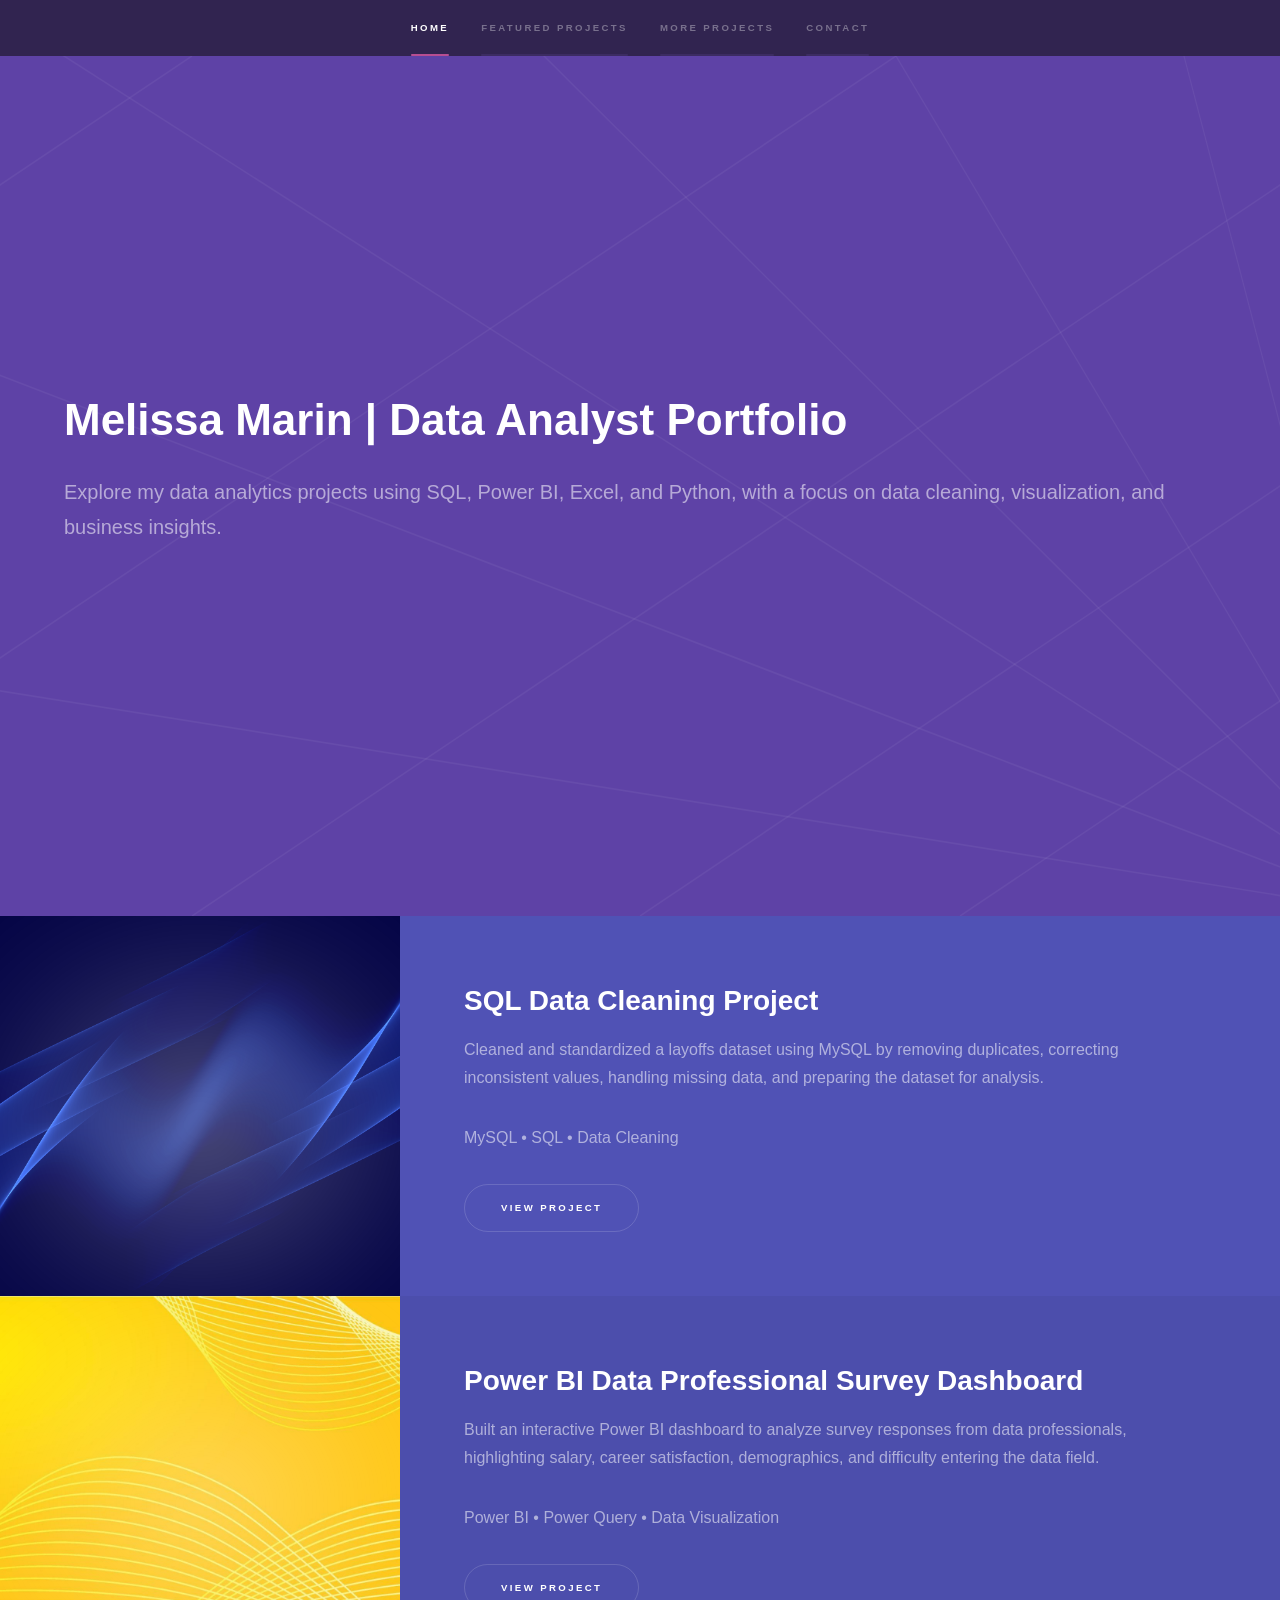
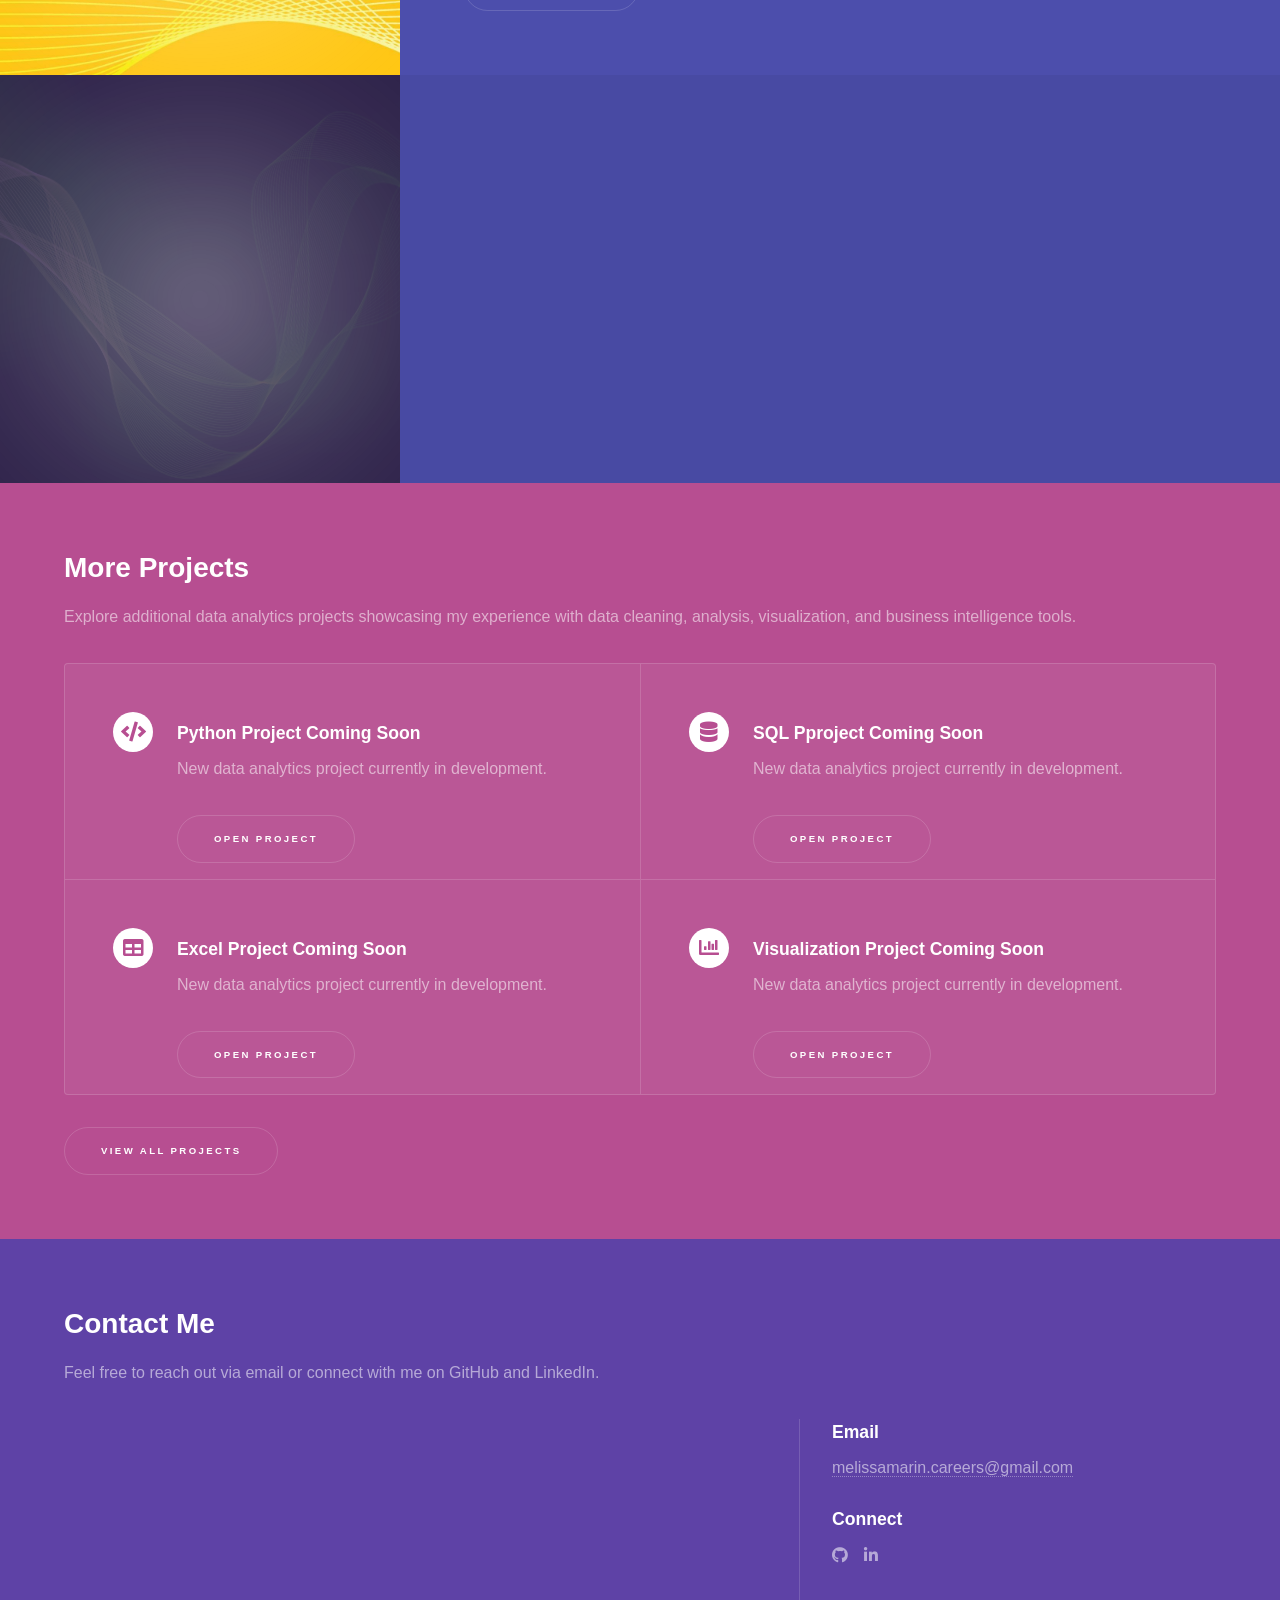
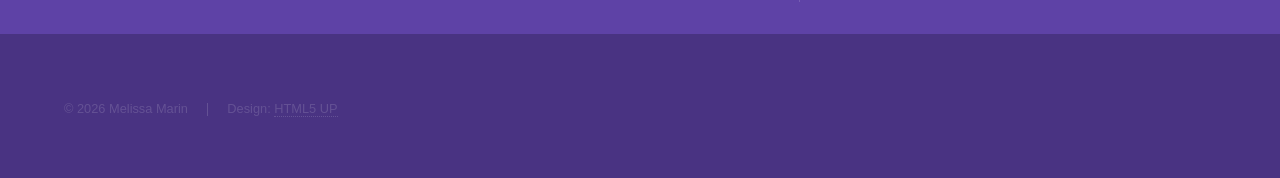
==== index.html @ 4ba9fa2f "Add files via upload" ====
<!DOCTYPE HTML>
<!--
	Hyperspace by HTML5 UP
	html5up.net | @ajlkn
	Free for personal and commercial use under the CCA 3.0 license (html5up.net/license)
-->
<html>
	<head>
		<title>Melissa Marin Portfolio</title>
		<meta charset="utf-8" />
		<meta name="viewport" content="width=device-width, initial-scale=1, user-scalable=no" />
		<link rel="stylesheet" href="assets/css/main.css" />
		<noscript><link rel="stylesheet" href="assets/css/noscript.css" /></noscript>
	</head>
	<body class="is-preload">

		<!-- Sidebar -->
			<section id="sidebar">
				<div class="inner">
					<nav>
						<ul>
							<li><a href="#intro">Home</a></li>
							<li><a href="#one">Featured projects</a></li>
							<li><a href="#two">More projects</a></li>
							<li><a href="#three">Contact</a></li>
						</ul>
					</nav>
				</div>
			</section>

		<!-- Wrapper -->
			<div id="wrapper">

				<!-- Intro -->
					<section id="intro" class="wrapper style1 fullscreen fade-up">
						<div class="inner">
							<h1>Melissa Marin | Data Analyst Portfolio</h1>
							<p>Explore my data analytics projects using SQL, Power BI, Excel, and Python, with a focus on data cleaning, visualization, and business insights.</p>							</p>
							<ul class="actions">
							</ul>
						</div>
					</section>

				<!-- One -->
					<section id="one" class="wrapper style2 spotlights">
						<section>
							<span class="image">
								<img src="images/blue_background.png" alt="Power BI Data Professional Survey Dashboard" />
							</span>
							<div class="content">
								<div class="inner">
									<h2>SQL Data Cleaning Project</h2>
									<p>Cleaned and standardized a layoffs dataset using MySQL by removing duplicates, correcting inconsistent values, handling missing data, and preparing the dataset for analysis.</p>
									<p>MySQL • SQL • Data Cleaning</p>
									<ul class="actions">
										<li>
											<a href="https://github.com/melimarinl24/SQL-Data-Cleaning-Project"
											class="button"
											target="_blank"
											rel="noopener noreferrer">
											View Project
											</a>		
									</ul>
								</div>
							</div>
						</section>
						<section>

							<span class="image">
								<img src="images/yellow_background.jpg" alt="Power BI Data Professional Survey Dashboard" />
							</span>
							<div class="content">
								<div class="inner">
									<h2>Power BI Data Professional Survey Dashboard</h2>
									<p>Built an interactive Power BI dashboard to analyze survey responses from data professionals, highlighting salary, career satisfaction, demographics, and difficulty entering the data field.</p>
									<p>Power BI • Power Query • Data Visualization</p>
									<ul class="actions">
										<li>
											<a href="https://github.com/melimarinl24/Power-BI-Professional-Survey-Project"
											class="button"
											target="_blank"
											rel="noopener noreferrer">
											View Project
											</a>		
									</ul>
								</div>
							</div>
						</section>
						<section>
							<span class="image">
								<img src="images/green_bck.jpg" alt="Power BI Data Professional Survey Dashboard" />
							</span>
							<div class="content">
								<div class="inner">
									<h2>Excel Bike Sales Dashboard</h2>
									<p>Cleaned and analyzed bike sales data in Excel, created PivotTables to explore customer purchasing patterns, and built an interactive dashboard to examine trends across age, income, commute distance, region, marital status, and occupation.</p>
									<p>Excel • Data Cleaning • PivotTables • PivotCharts • Dashboard</p>
									<ul class="actions">
										<li>
											<a href="https://github.com/melimarinl24/Excel-Bike-Sales-Dashboard"
											class="button"
											target="_blank"
											rel="noopener noreferrer">
											View Project
											</a>		
									</ul>
								</div>
							</div>
						</section>
					</section>

				<!-- Two -->
					<section id="two" class="wrapper style3 fade-up">
						<div class="inner">
							<h2>More Projects</h2>
							<p>Explore additional data analytics projects showcasing my experience with data cleaning, analysis, visualization, and business intelligence tools.</p>
							<div class="features">
								<section>
									<span class="icon solid major fa-code"></span>
									<h3>Python Project Coming Soon</h3>
									<p>New data analytics project currently in development.</p>
									<a href="YOUR-SQL-GITHUB-LINK"
										class="button"
										target="_blank"
										rel="noopener noreferrer">
									Open Project
									</a>
								</section>
								<section>
									<span class="icon solid major fa-database"></span>
									<h3>SQL Pproject Coming Soon</h3>
									<p>New data analytics project currently in development.</p>
									<a href="YOUR-SQL-GITHUB-LINK"
										class="button"
										target="_blank"
										rel="noopener noreferrer">
									Open Project
									</a>
								</section>
								<section>
									<span class="icon solid major fa-table"></span>
									<h3>Excel Project Coming Soon</h3>
									<p>New data analytics project currently in development.</p>
									<a href="YOUR-SQL-GITHUB-LINK"
										class="button"
										target="_blank"
										rel="noopener noreferrer">
									Open Project
									</a>
								</section>
								<section>
									<span class="icon solid major fa-chart-bar"></span>
									<h3>Visualization Project Coming Soon</h3>
									<p>New data analytics project currently in development.</p>
									<a href="YOUR-SQL-GITHUB-LINK"
										class="button"
										target="_blank"
										rel="noopener noreferrer">
									Open Project
									</a>
								</section>
							</div>
							<ul class="actions">
								<li><a href="projects.html" class="button">VIEW ALL PROJECTS</a></li>
							</ul>
						</div>
					</section>

				<!-- Three -->
					<section id="three" class="wrapper style1 fade-up">
						<div class="inner">
							<h2>Contact Me</h2>
							
							<p>Feel free to reach out via email or connect with me on GitHub and LinkedIn.</p>
							<div class="split style1">
								
								<section>
								<!--
									<form method="post" action="#">
										<div class="fields">
											<div class="field half">
												<label for="name">Name</label>
												<input type="text" name="name" id="name" />
											</div>
											<div class="field half">
												<label for="email">Email</label>
												<input type="text" name="email" id="email" />
											</div>
											<div class="field">
												<label for="message">Message</label>
												<textarea name="message" id="message" rows="5"></textarea>
											</div>
										</div>
										<ul class="actions">
											<li><a href="" class="button submit">Send Message</a></li>
										</ul>
									
									</form>
								-->
								</section>
								<section>
									<ul class="contact">
										<li>
											<h3>Email</h3>
											<a href="mailto:melissamarin.careers@gmail.com">melissamarin.careers@gmail.com</a>
										</li>
										<li>
										</li>
										<li>
											<h3>Connect</h3>

											<ul class="icons">

												<li>
													<a href="https://github.com/melimarinl24"
													class="icon brands fa-github"
													target="_blank"
													rel="noopener noreferrer"
													aria-label="GitHub">
														<span class="label">GitHub</span>
													</a>
												</li>

												<li>
													<a href="https://www.linkedin.com/in/melissa-marin-7bba22171"
													class="icon brands fa-linkedin-in"
													target="_blank"
													rel="noopener noreferrer"
													aria-label="LinkedIn">
														<span class="label">LinkedIn</span>
													</a>
												</li>

											</ul>
										</li>									
									</ul>
								</section>
							</div>
						</div>
					</section>

			</div>

		<!-- Footer -->
			<footer id="footer" class="wrapper style1-alt">
				<div class="inner">
					<ul class="menu">
						<li>&copy; 2026 Melissa Marin</li><li>Design: <a href="http://html5up.net">HTML5 UP</a></li>
					</ul>
				</div>
			</footer>

		<!-- Scripts -->
			<script src="assets/js/jquery.min.js"></script>
			<script src="assets/js/jquery.scrollex.min.js"></script>
			<script src="assets/js/jquery.scrolly.min.js"></script>
			<script src="assets/js/browser.min.js"></script>
			<script src="assets/js/breakpoints.min.js"></script>
			<script src="assets/js/util.js"></script>
			<script src="assets/js/main.js"></script>

	</body>
</html>
---- assets/css/main.css ----
@import url(fontawesome-all.min.css);

/*
	Hyperspace by HTML5 UP
	html5up.net | @ajlkn
	Free for personal and commercial use under the CCA 3.0 license (html5up.net/license)
*/

html, body, div, span, applet, object,
iframe, h1, h2, h3, h4, h5, h6, p, blockquote,
pre, a, abbr, acronym, address, big, cite,
code, del, dfn, em, img, ins, kbd, q, s, samp,
small, strike, strong, sub, sup, tt, var, b,
u, i, center, dl, dt, dd, ol, ul, li, fieldset,
form, label, legend, table, caption, tbody,
tfoot, thead, tr, th, td, article, aside,
canvas, details, embed, figure, figcaption,
footer, header, hgroup, menu, nav, output, ruby,
section, summary, time, mark, audio, video {
	margin: 0;
	padding: 0;
	border: 0;
	font-size: 100%;
	font: inherit;
	vertical-align: baseline;}

article, aside, details, figcaption, figure,
footer, header, hgroup, menu, nav, section {
	display: block;}

body {
	line-height: 1;
}

ol, ul {
	list-style: none;
}

blockquote, q {
	quotes: none;
}

	blockquote:before, blockquote:after, q:before, q:after {
		content: '';
		content: none;
	}

table {
	border-collapse: collapse;
	border-spacing: 0;
}

body {
	-webkit-text-size-adjust: none;
}

mark {
	background-color: transparent;
	color: inherit;
}

input::-moz-focus-inner {
	border: 0;
	padding: 0;
}

input, select, textarea {
	-moz-appearance: none;
	-webkit-appearance: none;
	-ms-appearance: none;
	appearance: none;
}

/* Basic */

	@-ms-viewport {
		width: device-width;
	}

	body {
		-ms-overflow-style: scrollbar;
	}

	@media screen and (max-width: 480px) {

		html, body {
			min-width: 320px;
		}

	}

	html {
		box-sizing: border-box;
	}

	*, *:before, *:after {
		box-sizing: inherit;
	}

	body {
		background: #312450;
	}

		body.is-preload *, body.is-preload *:before, body.is-preload *:after {
			-moz-animation: none !important;
			-webkit-animation: none !important;
			-ms-animation: none !important;
			animation: none !important;
			-moz-transition: none !important;
			-webkit-transition: none !important;
			-ms-transition: none !important;
			transition: none !important;
		}

/* Type */

	body, input, select, textarea {
		color: rgba(255, 255, 255, 0.55);
		font-family: Arial, Helvetica, sans-serif;
		font-size: 16.5pt;
		font-weight: normal;
		line-height: 1.75;
	}

		@media screen and (max-width: 1680px) {

			body, input, select, textarea {
				font-size: 13pt;
			}

		}

		@media screen and (max-width: 1280px) {

			body, input, select, textarea {
				font-size: 12pt;
			}

		}

		@media screen and (max-width: 360px) {

			body, input, select, textarea {
				font-size: 11pt;
			}

		}

	a {
		-moz-transition: color 0.2s ease, border-bottom-color 0.2s ease;
		-webkit-transition: color 0.2s ease, border-bottom-color 0.2s ease;
		-ms-transition: color 0.2s ease, border-bottom-color 0.2s ease;
		transition: color 0.2s ease, border-bottom-color 0.2s ease;
		border-bottom: dotted 1px rgba(255, 255, 255, 0.35);
		color: inherit;
		text-decoration: none;
	}

		a:hover {
			border-bottom-color: transparent;
			color: #ffffff;
		}

	strong, b {
		color: #ffffff;
		font-weight: bold;
	}

	em, i {
		font-style: italic;
	}

	p {
		margin: 0 0 2em 0;
	}

	h1, h2, h3, h4, h5, h6 {
		color: #ffffff;
		font-weight: bold;
		line-height: 1.5;
		margin: 0 0 0.5em 0;
	}

		h1 a, h2 a, h3 a, h4 a, h5 a, h6 a {
			color: inherit;
			text-decoration: none;
		}

	h1 {
		font-size: 2.75em;
	}

		h1.major {
			margin: 0 0 1.3em 0;
			position: relative;
			padding-bottom: 0.35em;
		}

			h1.major:after {
				background-image: -moz-linear-gradient(to right, #5e42a6, #b74e91);
				background-image: -webkit-linear-gradient(to right, #5e42a6, #b74e91);
				background-image: -ms-linear-gradient(to right, #5e42a6, #b74e91);
				background-image: linear-gradient(to right, #5e42a6, #b74e91);
				-moz-transition: max-width 0.2s ease;
				-webkit-transition: max-width 0.2s ease;
				-ms-transition: max-width 0.2s ease;
				transition: max-width 0.2s ease;
				border-radius: 0.2em;
				bottom: 0;
				content: '';
				height: 0.05em;
				position: absolute;
				right: 0;
				width: 100%;
			}

	h2 {
		font-size: 1.75em;
	}

	h3 {
		font-size: 1.1em;
	}

	h4 {
		font-size: 1em;
	}

	h5 {
		font-size: 0.8em;
	}

	h6 {
		font-size: 0.6em;
	}

	@media screen and (max-width: 736px) {

		h1 {
			font-size: 2em;
		}

		h2 {
			font-size: 1.25em;
		}

		h3 {
			font-size: 1em;
		}

		h4 {
			font-size: 0.8em;
		}

		h5 {
			font-size: 0.6em;
		}

		h6 {
			font-size: 0.6em;
		}

	}

	sub {
		font-size: 0.8em;
		position: relative;
		top: 0.5em;
	}

	sup {
		font-size: 0.8em;
		position: relative;
		top: -0.5em;
	}

	blockquote {
		border-left: solid 4px rgba(255, 255, 255, 0.15);
		font-style: italic;
		margin: 0 0 2em 0;
		padding: 0.5em 0 0.5em 2em;
	}

	code {
		background: rgba(255, 255, 255, 0.05);
		border-radius: 0.25em;
		border: solid 1px rgba(255, 255, 255, 0.15);
		font-family: "Courier New", monospace;
		font-size: 0.9em;
		margin: 0 0.25em;
		padding: 0.25em 0.65em;
	}

	pre {
		-webkit-overflow-scrolling: touch;
		font-family: "Courier New", monospace;
		font-size: 0.9em;
		margin: 0 0 2em 0;
	}

		pre code {
			display: block;
			line-height: 1.75em;
			padding: 1em 1.5em;
			overflow-x: auto;
		}

	hr {
		border: 0;
		border-bottom: solid 1px rgba(255, 255, 255, 0.15);
		margin: 2em 0;
	}

		hr.major {
			margin: 3em 0;
		}

	.align-left {
		text-align: left;
	}

	.align-center {
		text-align: center;
	}

	.align-right {
		text-align: right;
	}

/* Row */

	.row {
		display: flex;
		flex-wrap: wrap;
		box-sizing: border-box;
		align-items: stretch;
	}

		.row > * {
			box-sizing: border-box;
		}

		.row.gtr-uniform > * > :last-child {
			margin-bottom: 0;
		}

		.row.aln-left {
			justify-content: flex-start;
		}

		.row.aln-center {
			justify-content: center;
		}

		.row.aln-right {
			justify-content: flex-end;
		}

		.row.aln-top {
			align-items: flex-start;
		}

		.row.aln-middle {
			align-items: center;
		}

		.row.aln-bottom {
			align-items: flex-end;
		}

		.row > .imp {
			order: -1;
		}

		.row > .col-1 {
			width: 8.33333%;
		}

		.row > .off-1 {
			margin-left: 8.33333%;
		}

		.row > .col-2 {
			width: 16.66667%;
		}

		.row > .off-2 {
			margin-left: 16.66667%;
		}

		.row > .col-3 {
			width: 25%;
		}

		.row > .off-3 {
			margin-left: 25%;
		}

		.row > .col-4 {
			width: 33.33333%;
		}

		.row > .off-4 {
			margin-left: 33.33333%;
		}

		.row > .col-5 {
			width: 41.66667%;
		}

		.row > .off-5 {
			margin-left: 41.66667%;
		}

		.row > .col-6 {
			width: 50%;
		}

		.row > .off-6 {
			margin-left: 50%;
		}

		.row > .col-7 {
			width: 58.33333%;
		}

		.row > .off-7 {
			margin-left: 58.33333%;
		}

		.row > .col-8 {
			width: 66.66667%;
		}

		.row > .off-8 {
			margin-left: 66.66667%;
		}

		.row > .col-9 {
			width: 75%;
		}

		.row > .off-9 {
			margin-left: 75%;
		}

		.row > .col-10 {
			width: 83.33333%;
		}

		.row > .off-10 {
			margin-left: 83.33333%;
		}

		.row > .col-11 {
			width: 91.66667%;
		}

		.row > .off-11 {
			margin-left: 91.66667%;
		}

		.row > .col-12 {
			width: 100%;
		}

		.row > .off-12 {
			margin-left: 100%;
		}

		.row.gtr-0 {
			margin-top: 0;
			margin-left: 0em;
		}

			.row.gtr-0 > * {
				padding: 0 0 0 0em;
			}

			.row.gtr-0.gtr-uniform {
				margin-top: 0em;
			}

				.row.gtr-0.gtr-uniform > * {
					padding-top: 0em;
				}

		.row.gtr-25 {
			margin-top: 0;
			margin-left: -0.375em;
		}

			.row.gtr-25 > * {
				padding: 0 0 0 0.375em;
			}

			.row.gtr-25.gtr-uniform {
				margin-top: -0.375em;
			}

				.row.gtr-25.gtr-uniform > * {
					padding-top: 0.375em;
				}

		.row.gtr-50 {
			margin-top: 0;
			margin-left: -0.75em;
		}

			.row.gtr-50 > * {
				padding: 0 0 0 0.75em;
			}

			.row.gtr-50.gtr-uniform {
				margin-top: -0.75em;
			}

				.row.gtr-50.gtr-uniform > * {
					padding-top: 0.75em;
				}

		.row {
			margin-top: 0;
			margin-left: -1.5em;
		}

			.row > * {
				padding: 0 0 0 1.5em;
			}

			.row.gtr-uniform {
				margin-top: -1.5em;
			}

				.row.gtr-uniform > * {
					padding-top: 1.5em;
				}

		.row.gtr-150 {
			margin-top: 0;
			margin-left: -2.25em;
		}

			.row.gtr-150 > * {
				padding: 0 0 0 2.25em;
			}

			.row.gtr-150.gtr-uniform {
				margin-top: -2.25em;
			}

				.row.gtr-150.gtr-uniform > * {
					padding-top: 2.25em;
				}

		.row.gtr-200 {
			margin-top: 0;
			margin-left: -3em;
		}

			.row.gtr-200 > * {
				padding: 0 0 0 3em;
			}

			.row.gtr-200.gtr-uniform {
				margin-top: -3em;
			}

				.row.gtr-200.gtr-uniform > * {
					padding-top: 3em;
				}

		@media screen and (max-width: 1680px) {

			.row {
				display: flex;
				flex-wrap: wrap;
				box-sizing: border-box;
				align-items: stretch;
			}

				.row > * {
					box-sizing: border-box;
				}

				.row.gtr-uniform > * > :last-child {
					margin-bottom: 0;
				}

				.row.aln-left {
					justify-content: flex-start;
				}

				.row.aln-center {
					justify-content: center;
				}

				.row.aln-right {
					justify-content: flex-end;
				}

				.row.aln-top {
					align-items: flex-start;
				}

				.row.aln-middle {
					align-items: center;
				}

				.row.aln-bottom {
					align-items: flex-end;
				}

				.row > .imp-xlarge {
					order: -1;
				}

				.row > .col-1-xlarge {
					width: 8.33333%;
				}

				.row > .off-1-xlarge {
					margin-left: 8.33333%;
				}

				.row > .col-2-xlarge {
					width: 16.66667%;
				}

				.row > .off-2-xlarge {
					margin-left: 16.66667%;
				}

				.row > .col-3-xlarge {
					width: 25%;
				}

				.row > .off-3-xlarge {
					margin-left: 25%;
				}

				.row > .col-4-xlarge {
					width: 33.33333%;
				}

				.row > .off-4-xlarge {
					margin-left: 33.33333%;
				}

				.row > .col-5-xlarge {
					width: 41.66667%;
				}

				.row > .off-5-xlarge {
					margin-left: 41.66667%;
				}

				.row > .col-6-xlarge {
					width: 50%;
				}

				.row > .off-6-xlarge {
					margin-left: 50%;
				}

				.row > .col-7-xlarge {
					width: 58.33333%;
				}

				.row > .off-7-xlarge {
					margin-left: 58.33333%;
				}

				.row > .col-8-xlarge {
					width: 66.66667%;
				}

				.row > .off-8-xlarge {
					margin-left: 66.66667%;
				}

				.row > .col-9-xlarge {
					width: 75%;
				}

				.row > .off-9-xlarge {
					margin-left: 75%;
				}

				.row > .col-10-xlarge {
					width: 83.33333%;
				}

				.row > .off-10-xlarge {
					margin-left: 83.33333%;
				}

				.row > .col-11-xlarge {
					width: 91.66667%;
				}

				.row > .off-11-xlarge {
					margin-left: 91.66667%;
				}

				.row > .col-12-xlarge {
					width: 100%;
				}

				.row > .off-12-xlarge {
					margin-left: 100%;
				}

				.row.gtr-0 {
					margin-top: 0;
					margin-left: 0em;
				}

					.row.gtr-0 > * {
						padding: 0 0 0 0em;
					}

					.row.gtr-0.gtr-uniform {
						margin-top: 0em;
					}

						.row.gtr-0.gtr-uniform > * {
							padding-top: 0em;
						}

				.row.gtr-25 {
					margin-top: 0;
					margin-left: -0.375em;
				}

					.row.gtr-25 > * {
						padding: 0 0 0 0.375em;
					}

					.row.gtr-25.gtr-uniform {
						margin-top: -0.375em;
					}

						.row.gtr-25.gtr-uniform > * {
							padding-top: 0.375em;
						}

				.row.gtr-50 {
					margin-top: 0;
					margin-left: -0.75em;
				}

					.row.gtr-50 > * {
						padding: 0 0 0 0.75em;
					}

					.row.gtr-50.gtr-uniform {
						margin-top: -0.75em;
					}

						.row.gtr-50.gtr-uniform > * {
							padding-top: 0.75em;
						}

				.row {
					margin-top: 0;
					margin-left: -1.5em;
				}

					.row > * {
						padding: 0 0 0 1.5em;
					}

					.row.gtr-uniform {
						margin-top: -1.5em;
					}

						.row.gtr-uniform > * {
							padding-top: 1.5em;
						}

				.row.gtr-150 {
					margin-top: 0;
					margin-left: -2.25em;
				}

					.row.gtr-150 > * {
						padding: 0 0 0 2.25em;
					}

					.row.gtr-150.gtr-uniform {
						margin-top: -2.25em;
					}

						.row.gtr-150.gtr-uniform > * {
							padding-top: 2.25em;
						}

				.row.gtr-200 {
					margin-top: 0;
					margin-left: -3em;
				}

					.row.gtr-200 > * {
						padding: 0 0 0 3em;
					}

					.row.gtr-200.gtr-uniform {
						margin-top: -3em;
					}

						.row.gtr-200.gtr-uniform > * {
							padding-top: 3em;
						}

		}

		@media screen and (max-width: 1280px) {

			.row {
				display: flex;
				flex-wrap: wrap;
				box-sizing: border-box;
				align-items: stretch;
			}

				.row > * {
					box-sizing: border-box;
				}

				.row.gtr-uniform > * > :last-child {
					margin-bottom: 0;
				}

				.row.aln-left {
					justify-content: flex-start;
				}

				.row.aln-center {
					justify-content: center;
				}

				.row.aln-right {
					justify-content: flex-end;
				}

				.row.aln-top {
					align-items: flex-start;
				}

				.row.aln-middle {
					align-items: center;
				}

				.row.aln-bottom {
					align-items: flex-end;
				}

				.row > .imp-large {
					order: -1;
				}

				.row > .col-1-large {
					width: 8.33333%;
				}

				.row > .off-1-large {
					margin-left: 8.33333%;
				}

				.row > .col-2-large {
					width: 16.66667%;
				}

				.row > .off-2-large {
					margin-left: 16.66667%;
				}

				.row > .col-3-large {
					width: 25%;
				}

				.row > .off-3-large {
					margin-left: 25%;
				}

				.row > .col-4-large {
					width: 33.33333%;
				}

				.row > .off-4-large {
					margin-left: 33.33333%;
				}

				.row > .col-5-large {
					width: 41.66667%;
				}

				.row > .off-5-large {
					margin-left: 41.66667%;
				}

				.row > .col-6-large {
					width: 50%;
				}

				.row > .off-6-large {
					margin-left: 50%;
				}

				.row > .col-7-large {
					width: 58.33333%;
				}

				.row > .off-7-large {
					margin-left: 58.33333%;
				}

				.row > .col-8-large {
					width: 66.66667%;
				}

				.row > .off-8-large {
					margin-left: 66.66667%;
				}

				.row > .col-9-large {
					width: 75%;
				}

				.row > .off-9-large {
					margin-left: 75%;
				}

				.row > .col-10-large {
					width: 83.33333%;
				}

				.row > .off-10-large {
					margin-left: 83.33333%;
				}

				.row > .col-11-large {
					width: 91.66667%;
				}

				.row > .off-11-large {
					margin-left: 91.66667%;
				}

				.row > .col-12-large {
					width: 100%;
				}

				.row > .off-12-large {
					margin-left: 100%;
				}

				.row.gtr-0 {
					margin-top: 0;
					margin-left: 0em;
				}

					.row.gtr-0 > * {
						padding: 0 0 0 0em;
					}

					.row.gtr-0.gtr-uniform {
						margin-top: 0em;
					}

						.row.gtr-0.gtr-uniform > * {
							padding-top: 0em;
						}

				.row.gtr-25 {
					margin-top: 0;
					margin-left: -0.375em;
				}

					.row.gtr-25 > * {
						padding: 0 0 0 0.375em;
					}

					.row.gtr-25.gtr-uniform {
						margin-top: -0.375em;
					}

						.row.gtr-25.gtr-uniform > * {
							padding-top: 0.375em;
						}

				.row.gtr-50 {
					margin-top: 0;
					margin-left: -0.75em;
				}

					.row.gtr-50 > * {
						padding: 0 0 0 0.75em;
					}

					.row.gtr-50.gtr-uniform {
						margin-top: -0.75em;
					}

						.row.gtr-50.gtr-uniform > * {
							padding-top: 0.75em;
						}

				.row {
					margin-top: 0;
					margin-left: -1.5em;
				}

					.row > * {
						padding: 0 0 0 1.5em;
					}

					.row.gtr-uniform {
						margin-top: -1.5em;
					}

						.row.gtr-uniform > * {
							padding-top: 1.5em;
						}

				.row.gtr-150 {
					margin-top: 0;
					margin-left: -2.25em;
				}

					.row.gtr-150 > * {
						padding: 0 0 0 2.25em;
					}

					.row.gtr-150.gtr-uniform {
						margin-top: -2.25em;
					}

						.row.gtr-150.gtr-uniform > * {
							padding-top: 2.25em;
						}

				.row.gtr-200 {
					margin-top: 0;
					margin-left: -3em;
				}

					.row.gtr-200 > * {
						padding: 0 0 0 3em;
					}

					.row.gtr-200.gtr-uniform {
						margin-top: -3em;
					}

						.row.gtr-200.gtr-uniform > * {
							padding-top: 3em;
						}

		}

		@media screen and (max-width: 980px) {

			.row {
				display: flex;
				flex-wrap: wrap;
				box-sizing: border-box;
				align-items: stretch;
			}

				.row > * {
					box-sizing: border-box;
				}

				.row.gtr-uniform > * > :last-child {
					margin-bottom: 0;
				}

				.row.aln-left {
					justify-content: flex-start;
				}

				.row.aln-center {
					justify-content: center;
				}

				.row.aln-right {
					justify-content: flex-end;
				}

				.row.aln-top {
					align-items: flex-start;
				}

				.row.aln-middle {
					align-items: center;
				}

				.row.aln-bottom {
					align-items: flex-end;
				}

				.row > .imp-medium {
					order: -1;
				}

				.row > .col-1-medium {
					width: 8.33333%;
				}

				.row > .off-1-medium {
					margin-left: 8.33333%;
				}

				.row > .col-2-medium {
					width: 16.66667%;
				}

				.row > .off-2-medium {
					margin-left: 16.66667%;
				}

				.row > .col-3-medium {
					width: 25%;
				}

				.row > .off-3-medium {
					margin-left: 25%;
				}

				.row > .col-4-medium {
					width: 33.33333%;
				}

				.row > .off-4-medium {
					margin-left: 33.33333%;
				}

				.row > .col-5-medium {
					width: 41.66667%;
				}

				.row > .off-5-medium {
					margin-left: 41.66667%;
				}

				.row > .col-6-medium {
					width: 50%;
				}

				.row > .off-6-medium {
					margin-left: 50%;
				}

				.row > .col-7-medium {
					width: 58.33333%;
				}

				.row > .off-7-medium {
					margin-left: 58.33333%;
				}

				.row > .col-8-medium {
					width: 66.66667%;
				}

				.row > .off-8-medium {
					margin-left: 66.66667%;
				}

				.row > .col-9-medium {
					width: 75%;
				}

				.row > .off-9-medium {
					margin-left: 75%;
				}

				.row > .col-10-medium {
					width: 83.33333%;
				}

				.row > .off-10-medium {
					margin-left: 83.33333%;
				}

				.row > .col-11-medium {
					width: 91.66667%;
				}

				.row > .off-11-medium {
					margin-left: 91.66667%;
				}

				.row > .col-12-medium {
					width: 100%;
				}

				.row > .off-12-medium {
					margin-left: 100%;
				}

				.row.gtr-0 {
					margin-top: 0;
					margin-left: 0em;
				}

					.row.gtr-0 > * {
						padding: 0 0 0 0em;
					}

					.row.gtr-0.gtr-uniform {
						margin-top: 0em;
					}

						.row.gtr-0.gtr-uniform > * {
							padding-top: 0em;
						}

				.row.gtr-25 {
					margin-top: 0;
					margin-left: -0.375em;
				}

					.row.gtr-25 > * {
						padding: 0 0 0 0.375em;
					}

					.row.gtr-25.gtr-uniform {
						margin-top: -0.375em;
					}

						.row.gtr-25.gtr-uniform > * {
							padding-top: 0.375em;
						}

				.row.gtr-50 {
					margin-top: 0;
					margin-left: -0.75em;
				}

					.row.gtr-50 > * {
						padding: 0 0 0 0.75em;
					}

					.row.gtr-50.gtr-uniform {
						margin-top: -0.75em;
					}

						.row.gtr-50.gtr-uniform > * {
							padding-top: 0.75em;
						}

				.row {
					margin-top: 0;
					margin-left: -1.5em;
				}

					.row > * {
						padding: 0 0 0 1.5em;
					}

					.row.gtr-uniform {
						margin-top: -1.5em;
					}

						.row.gtr-uniform > * {
							padding-top: 1.5em;
						}

				.row.gtr-150 {
					margin-top: 0;
					margin-left: -2.25em;
				}

					.row.gtr-150 > * {
						padding: 0 0 0 2.25em;
					}

					.row.gtr-150.gtr-uniform {
						margin-top: -2.25em;
					}

						.row.gtr-150.gtr-uniform > * {
							padding-top: 2.25em;
						}

				.row.gtr-200 {
					margin-top: 0;
					margin-left: -3em;
				}

					.row.gtr-200 > * {
						padding: 0 0 0 3em;
					}

					.row.gtr-200.gtr-uniform {
						margin-top: -3em;
					}

						.row.gtr-200.gtr-uniform > * {
							padding-top: 3em;
						}

		}

		@media screen and (max-width: 736px) {

			.row {
				display: flex;
				flex-wrap: wrap;
				box-sizing: border-box;
				align-items: stretch;
			}

				.row > * {
					box-sizing: border-box;
				}

				.row.gtr-uniform > * > :last-child {
					margin-bottom: 0;
				}

				.row.aln-left {
					justify-content: flex-start;
				}

				.row.aln-center {
					justify-content: center;
				}

				.row.aln-right {
					justify-content: flex-end;
				}

				.row.aln-top {
					align-items: flex-start;
				}

				.row.aln-middle {
					align-items: center;
				}

				.row.aln-bottom {
					align-items: flex-end;
				}

				.row > .imp-small {
					order: -1;
				}

				.row > .col-1-small {
					width: 8.33333%;
				}

				.row > .off-1-small {
					margin-left: 8.33333%;
				}

				.row > .col-2-small {
					width: 16.66667%;
				}

				.row > .off-2-small {
					margin-left: 16.66667%;
				}

				.row > .col-3-small {
					width: 25%;
				}

				.row > .off-3-small {
					margin-left: 25%;
				}

				.row > .col-4-small {
					width: 33.33333%;
				}

				.row > .off-4-small {
					margin-left: 33.33333%;
				}

				.row > .col-5-small {
					width: 41.66667%;
				}

				.row > .off-5-small {
					margin-left: 41.66667%;
				}

				.row > .col-6-small {
					width: 50%;
				}

				.row > .off-6-small {
					margin-left: 50%;
				}

				.row > .col-7-small {
					width: 58.33333%;
				}

				.row > .off-7-small {
					margin-left: 58.33333%;
				}

				.row > .col-8-small {
					width: 66.66667%;
				}

				.row > .off-8-small {
					margin-left: 66.66667%;
				}

				.row > .col-9-small {
					width: 75%;
				}

				.row > .off-9-small {
					margin-left: 75%;
				}

				.row > .col-10-small {
					width: 83.33333%;
				}

				.row > .off-10-small {
					margin-left: 83.33333%;
				}

				.row > .col-11-small {
					width: 91.66667%;
				}

				.row > .off-11-small {
					margin-left: 91.66667%;
				}

				.row > .col-12-small {
					width: 100%;
				}

				.row > .off-12-small {
					margin-left: 100%;
				}

				.row.gtr-0 {
					margin-top: 0;
					margin-left: 0em;
				}

					.row.gtr-0 > * {
						padding: 0 0 0 0em;
					}

					.row.gtr-0.gtr-uniform {
						margin-top: 0em;
					}

						.row.gtr-0.gtr-uniform > * {
							padding-top: 0em;
						}

				.row.gtr-25 {
					margin-top: 0;
					margin-left: -0.375em;
				}

					.row.gtr-25 > * {
						padding: 0 0 0 0.375em;
					}

					.row.gtr-25.gtr-uniform {
						margin-top: -0.375em;
					}

						.row.gtr-25.gtr-uniform > * {
							padding-top: 0.375em;
						}

				.row.gtr-50 {
					margin-top: 0;
					margin-left: -0.75em;
				}

					.row.gtr-50 > * {
						padding: 0 0 0 0.75em;
					}

					.row.gtr-50.gtr-uniform {
						margin-top: -0.75em;
					}

						.row.gtr-50.gtr-uniform > * {
							padding-top: 0.75em;
						}

				.row {
					margin-top: 0;
					margin-left: -1.5em;
				}

					.row > * {
						padding: 0 0 0 1.5em;
					}

					.row.gtr-uniform {
						margin-top: -1.5em;
					}

						.row.gtr-uniform > * {
							padding-top: 1.5em;
						}

				.row.gtr-150 {
					margin-top: 0;
					margin-left: -2.25em;
				}

					.row.gtr-150 > * {
						padding: 0 0 0 2.25em;
					}

					.row.gtr-150.gtr-uniform {
						margin-top: -2.25em;
					}

						.row.gtr-150.gtr-uniform > * {
							padding-top: 2.25em;
						}

				.row.gtr-200 {
					margin-top: 0;
					margin-left: -3em;
				}

					.row.gtr-200 > * {
						padding: 0 0 0 3em;
					}

					.row.gtr-200.gtr-uniform {
						margin-top: -3em;
					}

						.row.gtr-200.gtr-uniform > * {
							padding-top: 3em;
						}

		}

		@media screen and (max-width: 480px) {

			.row {
				display: flex;
				flex-wrap: wrap;
				box-sizing: border-box;
				align-items: stretch;
			}

				.row > * {
					box-sizing: border-box;
				}

				.row.gtr-uniform > * > :last-child {
					margin-bottom: 0;
				}

				.row.aln-left {
					justify-content: flex-start;
				}

				.row.aln-center {
					justify-content: center;
				}

				.row.aln-right {
					justify-content: flex-end;
				}

				.row.aln-top {
					align-items: flex-start;
				}

				.row.aln-middle {
					align-items: center;
				}

				.row.aln-bottom {
					align-items: flex-end;
				}

				.row > .imp-xsmall {
					order: -1;
				}

				.row > .col-1-xsmall {
					width: 8.33333%;
				}

				.row > .off-1-xsmall {
					margin-left: 8.33333%;
				}

				.row > .col-2-xsmall {
					width: 16.66667%;
				}

				.row > .off-2-xsmall {
					margin-left: 16.66667%;
				}

				.row > .col-3-xsmall {
					width: 25%;
				}

				.row > .off-3-xsmall {
					margin-left: 25%;
				}

				.row > .col-4-xsmall {
					width: 33.33333%;
				}

				.row > .off-4-xsmall {
					margin-left: 33.33333%;
				}

				.row > .col-5-xsmall {
					width: 41.66667%;
				}

				.row > .off-5-xsmall {
					margin-left: 41.66667%;
				}

				.row > .col-6-xsmall {
					width: 50%;
				}

				.row > .off-6-xsmall {
					margin-left: 50%;
				}

				.row > .col-7-xsmall {
					width: 58.33333%;
				}

				.row > .off-7-xsmall {
					margin-left: 58.33333%;
				}

				.row > .col-8-xsmall {
					width: 66.66667%;
				}

				.row > .off-8-xsmall {
					margin-left: 66.66667%;
				}

				.row > .col-9-xsmall {
					width: 75%;
				}

				.row > .off-9-xsmall {
					margin-left: 75%;
				}

				.row > .col-10-xsmall {
					width: 83.33333%;
				}

				.row > .off-10-xsmall {
					margin-left: 83.33333%;
				}

				.row > .col-11-xsmall {
					width: 91.66667%;
				}

				.row > .off-11-xsmall {
					margin-left: 91.66667%;
				}

				.row > .col-12-xsmall {
					width: 100%;
				}

				.row > .off-12-xsmall {
					margin-left: 100%;
				}

				.row.gtr-0 {
					margin-top: 0;
					margin-left: 0em;
				}

					.row.gtr-0 > * {
						padding: 0 0 0 0em;
					}

					.row.gtr-0.gtr-uniform {
						margin-top: 0em;
					}

						.row.gtr-0.gtr-uniform > * {
							padding-top: 0em;
						}

				.row.gtr-25 {
					margin-top: 0;
					margin-left: -0.375em;
				}

					.row.gtr-25 > * {
						padding: 0 0 0 0.375em;
					}

					.row.gtr-25.gtr-uniform {
						margin-top: -0.375em;
					}

						.row.gtr-25.gtr-uniform > * {
							padding-top: 0.375em;
						}

				.row.gtr-50 {
					margin-top: 0;
					margin-left: -0.75em;
				}

					.row.gtr-50 > * {
						padding: 0 0 0 0.75em;
					}

					.row.gtr-50.gtr-uniform {
						margin-top: -0.75em;
					}

						.row.gtr-50.gtr-uniform > * {
							padding-top: 0.75em;
						}

				.row {
					margin-top: 0;
					margin-left: -1.5em;
				}

					.row > * {
						padding: 0 0 0 1.5em;
					}

					.row.gtr-uniform {
						margin-top: -1.5em;
					}

						.row.gtr-uniform > * {
							padding-top: 1.5em;
						}

				.row.gtr-150 {
					margin-top: 0;
					margin-left: -2.25em;
				}

					.row.gtr-150 > * {
						padding: 0 0 0 2.25em;
					}

					.row.gtr-150.gtr-uniform {
						margin-top: -2.25em;
					}

						.row.gtr-150.gtr-uniform > * {
							padding-top: 2.25em;
						}

				.row.gtr-200 {
					margin-top: 0;
					margin-left: -3em;
				}

					.row.gtr-200 > * {
						padding: 0 0 0 3em;
					}

					.row.gtr-200.gtr-uniform {
						margin-top: -3em;
					}

						.row.gtr-200.gtr-uniform > * {
							padding-top: 3em;
						}

		}

/* Box */

	.box {
		border-radius: 0.25em;
		border: solid 1px rgba(255, 255, 255, 0.15);
		margin-bottom: 2em;
		padding: 1.5em;
	}

		.box > :last-child,
		.box > :last-child > :last-child,
		.box > :last-child > :last-child > :last-child {
			margin-bottom: 0;
		}

		.box.alt {
			border: 0;
			border-radius: 0;
			padding: 0;
		}

/* Button */

	input[type="submit"],
	input[type="reset"],
	input[type="button"],
	button,
	.button {
		-moz-appearance: none;
		-webkit-appearance: none;
		-ms-appearance: none;
		appearance: none;
		-moz-transition: border-color 0.2s ease;
		-webkit-transition: border-color 0.2s ease;
		-ms-transition: border-color 0.2s ease;
		transition: border-color 0.2s ease;
		background-color: transparent;
		border: solid 1px !important;
		border-color: rgba(255, 255, 255, 0.15) !important;
		border-radius: 3em;
		color: #ffffff !important;
		cursor: pointer;
		display: inline-block;
		font-size: 0.6em;
		font-weight: bold;
		height: calc(4.75em + 2px);
		letter-spacing: 0.25em;
		line-height: 4.75em;
		outline: 0;
		padding: 0 3.75em;
		position: relative;
		text-align: center;
		text-decoration: none;
		text-transform: uppercase;
		white-space: nowrap;
	}

		input[type="submit"]:after,
		input[type="reset"]:after,
		input[type="button"]:after,
		button:after,
		.button:after {
			-moz-transform: scale(0.25);
			-webkit-transform: scale(0.25);
			-ms-transform: scale(0.25);
			transform: scale(0.25);
			pointer-events: none;
			-moz-transition: opacity 0.2s ease, -moz-transform 0.2s ease;
			-webkit-transition: opacity 0.2s ease, -webkit-transform 0.2s ease;
			-ms-transition: opacity 0.2s ease, -ms-transform 0.2s ease;
			transition: opacity 0.2s ease, transform 0.2s ease;
			background: #ffffff;
			border-radius: 3em;
			content: '';
			height: 100%;
			left: 0;
			opacity: 0;
			position: absolute;
			top: 0;
			width: 100%;
		}

		input[type="submit"].icon:before,
		input[type="reset"].icon:before,
		input[type="button"].icon:before,
		button.icon:before,
		.button.icon:before {
			margin-right: 0.75em;
		}

		input[type="submit"].fit,
		input[type="reset"].fit,
		input[type="button"].fit,
		button.fit,
		.button.fit {
			width: 100%;
		}

		input[type="submit"].small,
		input[type="reset"].small,
		input[type="button"].small,
		button.small,
		.button.small {
			font-size: 0.4em;
		}

		input[type="submit"].large,
		input[type="reset"].large,
		input[type="button"].large,
		button.large,
		.button.large {
			font-size: 0.8em;
		}

		input[type="submit"].primary,
		input[type="reset"].primary,
		input[type="button"].primary,
		button.primary,
		.button.primary {
			background-color: #ffffff;
			color: #312450 !important;
		}

			input[type="submit"].primary:after,
			input[type="reset"].primary:after,
			input[type="button"].primary:after,
			button.primary:after,
			.button.primary:after {
				display: none;
			}

		input[type="submit"].disabled, input[type="submit"]:disabled,
		input[type="reset"].disabled,
		input[type="reset"]:disabled,
		input[type="button"].disabled,
		input[type="button"]:disabled,
		button.disabled,
		button:disabled,
		.button.disabled,
		.button:disabled {
			cursor: default;
			opacity: 0.5;
			pointer-events: none;
		}

		input[type="submit"]:hover,
		input[type="reset"]:hover,
		input[type="button"]:hover,
		button:hover,
		.button:hover {
			border-color: rgba(255, 255, 255, 0.55) !important;
		}

			input[type="submit"]:hover:after,
			input[type="reset"]:hover:after,
			input[type="button"]:hover:after,
			button:hover:after,
			.button:hover:after {
				opacity: 0.05;
				-moz-transform: scale(1);
				-webkit-transform: scale(1);
				-ms-transform: scale(1);
				transform: scale(1);
			}

			input[type="submit"]:hover:active,
			input[type="reset"]:hover:active,
			input[type="button"]:hover:active,
			button:hover:active,
			.button:hover:active {
				border-color: #ffffff !important;
			}

				input[type="submit"]:hover:active:after,
				input[type="reset"]:hover:active:after,
				input[type="button"]:hover:active:after,
				button:hover:active:after,
				.button:hover:active:after {
					opacity: 0.1;
				}

/* Features */

	.features {
		display: -moz-flex;
		display: -webkit-flex;
		display: -ms-flex;
		display: flex;
		-moz-flex-wrap: wrap;
		-webkit-flex-wrap: wrap;
		-ms-flex-wrap: wrap;
		flex-wrap: wrap;
		border-radius: 0.25em;
		border: solid 1px rgba(255, 255, 255, 0.15);
		background: rgba(255, 255, 255, 0.05);
		margin: 0 0 2em 0;
	}

		.features section {
			padding: 3.5em 3em 1em 7em ;
			width: 50%;
			border-top: solid 1px rgba(255, 255, 255, 0.15);
			position: relative;
		}

			.features section:nth-child(-n + 2) {
				border-top-width: 0;
			}

			.features section:nth-child(2n) {
				border-left: solid 1px rgba(255, 255, 255, 0.15);
			}

			.features section .icon {
				-moz-transition: opacity 0.5s ease, -moz-transform 0.5s ease;
				-webkit-transition: opacity 0.5s ease, -webkit-transform 0.5s ease;
				-ms-transition: opacity 0.5s ease, -ms-transform 0.5s ease;
				transition: opacity 0.5s ease, transform 0.5s ease;
				-moz-transition-delay: 1s;
				-webkit-transition-delay: 1s;
				-ms-transition-delay: 1s;
				transition-delay: 1s;
				-moz-transform: scale(1);
				-webkit-transform: scale(1);
				-ms-transform: scale(1);
				transform: scale(1);
				position: absolute;
				left: 3em;
				top: 3em;
				opacity: 1;
			}

			.features section:nth-child(1) .icon {
				-moz-transition-delay: 0.15s;
				-webkit-transition-delay: 0.15s;
				-ms-transition-delay: 0.15s;
				transition-delay: 0.15s;
			}

			.features section:nth-child(2) .icon {
				-moz-transition-delay: 0.3s;
				-webkit-transition-delay: 0.3s;
				-ms-transition-delay: 0.3s;
				transition-delay: 0.3s;
			}

			.features section:nth-child(3) .icon {
				-moz-transition-delay: 0.45s;
				-webkit-transition-delay: 0.45s;
				-ms-transition-delay: 0.45s;
				transition-delay: 0.45s;
			}

			.features section:nth-child(4) .icon {
				-moz-transition-delay: 0.6s;
				-webkit-transition-delay: 0.6s;
				-ms-transition-delay: 0.6s;
				transition-delay: 0.6s;
			}

			.features section:nth-child(5) .icon {
				-moz-transition-delay: 0.75s;
				-webkit-transition-delay: 0.75s;
				-ms-transition-delay: 0.75s;
				transition-delay: 0.75s;
			}

			.features section:nth-child(6) .icon {
				-moz-transition-delay: 0.9s;
				-webkit-transition-delay: 0.9s;
				-ms-transition-delay: 0.9s;
				transition-delay: 0.9s;
			}

			.features section:nth-child(7) .icon {
				-moz-transition-delay: 1.05s;
				-webkit-transition-delay: 1.05s;
				-ms-transition-delay: 1.05s;
				transition-delay: 1.05s;
			}

			.features section:nth-child(8) .icon {
				-moz-transition-delay: 1.2s;
				-webkit-transition-delay: 1.2s;
				-ms-transition-delay: 1.2s;
				transition-delay: 1.2s;
			}

			.features section:nth-child(9) .icon {
				-moz-transition-delay: 1.35s;
				-webkit-transition-delay: 1.35s;
				-ms-transition-delay: 1.35s;
				transition-delay: 1.35s;
			}

			.features section:nth-child(10) .icon {
				-moz-transition-delay: 1.5s;
				-webkit-transition-delay: 1.5s;
				-ms-transition-delay: 1.5s;
				transition-delay: 1.5s;
			}

			.features section:nth-child(11) .icon {
				-moz-transition-delay: 1.65s;
				-webkit-transition-delay: 1.65s;
				-ms-transition-delay: 1.65s;
				transition-delay: 1.65s;
			}

			.features section:nth-child(12) .icon {
				-moz-transition-delay: 1.8s;
				-webkit-transition-delay: 1.8s;
				-ms-transition-delay: 1.8s;
				transition-delay: 1.8s;
			}

			.features section:nth-child(13) .icon {
				-moz-transition-delay: 1.95s;
				-webkit-transition-delay: 1.95s;
				-ms-transition-delay: 1.95s;
				transition-delay: 1.95s;
			}

			.features section:nth-child(14) .icon {
				-moz-transition-delay: 2.1s;
				-webkit-transition-delay: 2.1s;
				-ms-transition-delay: 2.1s;
				transition-delay: 2.1s;
			}

			.features section:nth-child(15) .icon {
				-moz-transition-delay: 2.25s;
				-webkit-transition-delay: 2.25s;
				-ms-transition-delay: 2.25s;
				transition-delay: 2.25s;
			}

			.features section:nth-child(16) .icon {
				-moz-transition-delay: 2.4s;
				-webkit-transition-delay: 2.4s;
				-ms-transition-delay: 2.4s;
				transition-delay: 2.4s;
			}

			.features section:nth-child(17) .icon {
				-moz-transition-delay: 2.55s;
				-webkit-transition-delay: 2.55s;
				-ms-transition-delay: 2.55s;
				transition-delay: 2.55s;
			}

			.features section:nth-child(18) .icon {
				-moz-transition-delay: 2.7s;
				-webkit-transition-delay: 2.7s;
				-ms-transition-delay: 2.7s;
				transition-delay: 2.7s;
			}

			.features section:nth-child(19) .icon {
				-moz-transition-delay: 2.85s;
				-webkit-transition-delay: 2.85s;
				-ms-transition-delay: 2.85s;
				transition-delay: 2.85s;
			}

			.features section:nth-child(20) .icon {
				-moz-transition-delay: 3s;
				-webkit-transition-delay: 3s;
				-ms-transition-delay: 3s;
				transition-delay: 3s;
			}

		.features.inactive section .icon {
			-moz-transform: scale(0.5);
			-webkit-transform: scale(0.5);
			-ms-transform: scale(0.5);
			transform: scale(0.5);
			opacity: 0;
		}

		@media screen and (max-width: 980px) {

			.features {
				display: block;
			}

				.features section {
					border-top-width: 1px !important;
					border-left-width: 0 !important;
					width: 100%;
				}

					.features section:first-child {
						border-top-width: 0 !important;
					}

		}

		@media screen and (max-width: 736px) {

			.features section {
				padding: 2.5em 1.5em 0.1em 5.5em ;
			}

				.features section .icon {
					left: 1.5em;
					top: 2em;
				}

		}

		@media screen and (max-width: 480px) {

			.features section {
				padding: 2em 1.5em 0.1em 1.5em ;
			}

				.features section .icon {
					left: 0;
					position: relative;
					top: 0;
				}

		}

/* Form */

	form {
		margin: 0 0 2em 0;
	}

		form > :last-child {
			margin-bottom: 0;
		}

		form > .fields {
			display: -moz-flex;
			display: -webkit-flex;
			display: -ms-flex;
			display: flex;
			-moz-flex-wrap: wrap;
			-webkit-flex-wrap: wrap;
			-ms-flex-wrap: wrap;
			flex-wrap: wrap;
			width: calc(100% + 3em);
			margin: -1.5em 0 2em -1.5em;
		}

			form > .fields > .field {
				-moz-flex-grow: 0;
				-webkit-flex-grow: 0;
				-ms-flex-grow: 0;
				flex-grow: 0;
				-moz-flex-shrink: 0;
				-webkit-flex-shrink: 0;
				-ms-flex-shrink: 0;
				flex-shrink: 0;
				padding: 1.5em 0 0 1.5em;
				width: calc(100% - 1.5em);
			}

				form > .fields > .field.half {
					width: calc(50% - 0.75em);
				}

				form > .fields > .field.third {
					width: calc(100%/3 - 0.5em);
				}

				form > .fields > .field.quarter {
					width: calc(25% - 0.375em);
				}

		@media screen and (max-width: 480px) {

			form > .fields {
				width: calc(100% + 3em);
				margin: -1.5em 0 2em -1.5em;
			}

				form > .fields > .field {
					padding: 1.5em 0 0 1.5em;
					width: calc(100% - 1.5em);
				}

					form > .fields > .field.half {
						width: calc(100% - 1.5em);
					}

					form > .fields > .field.third {
						width: calc(100% - 1.5em);
					}

					form > .fields > .field.quarter {
						width: calc(100% - 1.5em);
					}

		}

	label {
		color: #ffffff;
		font-weight: bold;
		line-height: 1.5;
		margin: 0 0 0.7em 0;
		display: block;
		font-size: 1.1em;
	}

	input[type="text"],
	input[type="password"],
	input[type="email"],
	input[type="tel"],
	select,
	textarea {
		-moz-appearance: none;
		-webkit-appearance: none;
		-ms-appearance: none;
		appearance: none;
		background: rgba(255, 255, 255, 0.05);
		border-radius: 0.25em;
		border: none;
		border: solid 1px rgba(255, 255, 255, 0.15);
		color: inherit;
		display: block;
		outline: 0;
		padding: 0 1em;
		text-decoration: none;
		width: 100%;
	}

		input[type="text"]:invalid,
		input[type="password"]:invalid,
		input[type="email"]:invalid,
		input[type="tel"]:invalid,
		select:invalid,
		textarea:invalid {
			box-shadow: none;
		}

		input[type="text"]:focus,
		input[type="password"]:focus,
		input[type="email"]:focus,
		input[type="tel"]:focus,
		select:focus,
		textarea:focus {
			border-color: #ffffff;
			box-shadow: 0 0 0 1px #ffffff;
		}

	select {
		background-image: url("data:image/svg+xml;charset=utf8,%3Csvg xmlns='http://www.w3.org/2000/svg' width='40' height='40' preserveAspectRatio='none' viewBox='0 0 40 40'%3E%3Cpath d='M9.4,12.3l10.4,10.4l10.4-10.4c0.2-0.2,0.5-0.4,0.9-0.4c0.3,0,0.6,0.1,0.9,0.4l3.3,3.3c0.2,0.2,0.4,0.5,0.4,0.9 c0,0.4-0.1,0.6-0.4,0.9L20.7,31.9c-0.2,0.2-0.5,0.4-0.9,0.4c-0.3,0-0.6-0.1-0.9-0.4L4.3,17.3c-0.2-0.2-0.4-0.5-0.4-0.9 c0-0.4,0.1-0.6,0.4-0.9l3.3-3.3c0.2-0.2,0.5-0.4,0.9-0.4S9.1,12.1,9.4,12.3z' fill='rgba(255, 255, 255, 0.15)' /%3E%3C/svg%3E");
		background-size: 1.25rem;
		background-repeat: no-repeat;
		background-position: calc(100% - 1rem) center;
		height: 2.75em;
		padding-right: 2.75em;
		text-overflow: ellipsis;
	}

		select option {
			color: #ffffff;
			background: #312450;
		}

		select:focus::-ms-value {
			background-color: transparent;
		}

		select::-ms-expand {
			display: none;
		}

	input[type="text"],
	input[type="password"],
	input[type="email"],
	select {
		height: 2.75em;
	}

	textarea {
		padding: 0.75em 1em;
	}

		body.is-ie textarea {
			min-height: 10em;
		}

	input[type="checkbox"],
	input[type="radio"] {
		-moz-appearance: none;
		-webkit-appearance: none;
		-ms-appearance: none;
		appearance: none;
		display: block;
		float: left;
		margin-right: -2em;
		opacity: 0;
		width: 1em;
		z-index: -1;
	}

		input[type="checkbox"] + label,
		input[type="radio"] + label {
			text-decoration: none;
			color: rgba(255, 255, 255, 0.55);
			cursor: pointer;
			display: inline-block;
			font-size: 1em;
			font-weight: normal;
			padding-left: 2.4em;
			padding-right: 0.75em;
			position: relative;
		}

			input[type="checkbox"] + label:before,
			input[type="radio"] + label:before {
				-moz-osx-font-smoothing: grayscale;
				-webkit-font-smoothing: antialiased;
				display: inline-block;
				font-style: normal;
				font-variant: normal;
				text-rendering: auto;
				line-height: 1;
				text-transform: none !important;
				font-family: 'Font Awesome 5 Free';
				font-weight: 900;
			}

			input[type="checkbox"] + label:before,
			input[type="radio"] + label:before {
				background: rgba(255, 255, 255, 0.05);
				border-radius: 0.25em;
				border: solid 1px rgba(255, 255, 255, 0.15);
				content: '';
				display: inline-block;
				font-size: 0.8em;
				height: 2.0625em;
				left: 0;
				line-height: 2.0625em;
				position: absolute;
				text-align: center;
				top: 0;
				width: 2.0625em;
			}

		input[type="checkbox"]:checked + label:before,
		input[type="radio"]:checked + label:before {
			background: #ffffff;
			border-color: #ffffff;
			color: #b74e91;
			content: '\f00c';
		}

		input[type="checkbox"]:focus + label:before,
		input[type="radio"]:focus + label:before {
			border-color: #ffffff;
			box-shadow: 0 0 0 1px #ffffff;
		}

	input[type="checkbox"] + label:before {
		border-radius: 0.25em;
	}

	input[type="radio"] + label:before {
		border-radius: 100%;
	}

	::-webkit-input-placeholder {
		color: rgba(255, 255, 255, 0.35) !important;
		opacity: 1.0;
	}

	:-moz-placeholder {
		color: rgba(255, 255, 255, 0.35) !important;
		opacity: 1.0;
	}

	::-moz-placeholder {
		color: rgba(255, 255, 255, 0.35) !important;
		opacity: 1.0;
	}

	:-ms-input-placeholder {
		color: rgba(255, 255, 255, 0.35) !important;
		opacity: 1.0;
	}

/* Icon */

	.icon {
		text-decoration: none;
		border-bottom: none;
		position: relative;
	}

		.icon:before {
			-moz-osx-font-smoothing: grayscale;
			-webkit-font-smoothing: antialiased;
			display: inline-block;
			font-style: normal;
			font-variant: normal;
			text-rendering: auto;
			line-height: 1;
			text-transform: none !important;
			font-family: 'Font Awesome 5 Free';
			font-weight: 400;
		}

		.icon > .label {
			display: none;
		}

		.icon:before {
			line-height: inherit;
		}

		.icon.solid:before {
			font-weight: 900;
		}

		.icon.brands:before {
			font-family: 'Font Awesome 5 Brands';
		}

		.icon.major {
			width: 2.5em;
			height: 2.5em;
			display: block;
			background: #ffffff;
			border-radius: 100%;
			color: #312450;
			text-align: center;
			line-height: 2.5em;
			margin: 0 0 1.3em 0;
		}

			.icon.major:before {
				font-size: 1.25em;
			}

				.wrapper.style1 .icon.major:before {
					color: #5e42a6;
				}

				.wrapper.style1-alt .icon.major:before {
					color: #493382;
				}

				.wrapper.style2 .icon.major:before {
					color: #5052b5;
				}

				.wrapper.style2-alt .icon.major:before {
					color: #3e4094;
				}

				.wrapper.style3 .icon.major:before {
					color: #b74e91;
				}

				.wrapper.style3-alt .icon.major:before {
					color: #953d75;
				}

/* Image */

	.image {
		border-radius: 0.25em;
		border: 0;
		display: inline-block;
		position: relative;
	}

		.image img {
			border-radius: 0.25em;
			display: block;
		}

		.image.left, .image.right {
			max-width: 40%;
		}

			.image.left img, .image.right img {
				width: 100%;
			}

		.image.left {
			float: left;
			margin: 0 1.5em 1em 0;
			top: 0.25em;
		}

		.image.right {
			float: right;
			margin: 0 0 1em 1.5em;
			top: 0.25em;
		}

		.image.fit {
			display: block;
			margin: 0 0 2em 0;
			width: 100%;
		}

			.image.fit img {
				width: 100%;
			}

		.image.main {
			display: block;
			margin: 0 0 3em 0;
			width: 100%;
		}

			.image.main img {
				width: 100%;
			}

/* List */

	ol {
		list-style: decimal;
		margin: 0 0 2em 0;
		padding-left: 1.25em;
	}

		ol li {
			padding-left: 0.25em;
		}

	ul {
		list-style: disc;
		margin: 0 0 2em 0;
		padding-left: 1em;
	}

		ul li {
			padding-left: 0.5em;
		}

		ul.alt {
			list-style: none;
			padding-left: 0;
		}

			ul.alt li {
				border-top: solid 1px rgba(255, 255, 255, 0.15);
				padding: 0.5em 0;
			}

				ul.alt li:first-child {
					border-top: 0;
					padding-top: 0;
				}

	dl {
		margin: 0 0 2em 0;
	}

		dl dt {
			display: block;
			font-weight: bold;
			margin: 0 0 1em 0;
		}

		dl dd {
			margin-left: 2em;
		}

/* Actions */

	ul.actions {
		display: -moz-flex;
		display: -webkit-flex;
		display: -ms-flex;
		display: flex;
		cursor: default;
		list-style: none;
		margin-left: -1em;
		padding-left: 0;
	}

		ul.actions li {
			padding: 0 0 0 1em;
			vertical-align: middle;
		}

		ul.actions.special {
			-moz-justify-content: center;
			-webkit-justify-content: center;
			-ms-justify-content: center;
			justify-content: center;
			width: 100%;
			margin-left: 0;
		}

			ul.actions.special li:first-child {
				padding-left: 0;
			}

		ul.actions.stacked {
			-moz-flex-direction: column;
			-webkit-flex-direction: column;
			-ms-flex-direction: column;
			flex-direction: column;
			margin-left: 0;
		}

			ul.actions.stacked li {
				padding: 1.3em 0 0 0;
			}

				ul.actions.stacked li:first-child {
					padding-top: 0;
				}

		ul.actions.fit {
			width: calc(100% + 1em);
		}

			ul.actions.fit li {
				-moz-flex-grow: 1;
				-webkit-flex-grow: 1;
				-ms-flex-grow: 1;
				flex-grow: 1;
				-moz-flex-shrink: 1;
				-webkit-flex-shrink: 1;
				-ms-flex-shrink: 1;
				flex-shrink: 1;
				width: 100%;
			}

				ul.actions.fit li > * {
					width: 100%;
				}

			ul.actions.fit.stacked {
				width: 100%;
			}

		@media screen and (max-width: 480px) {

			ul.actions:not(.fixed) {
				-moz-flex-direction: column;
				-webkit-flex-direction: column;
				-ms-flex-direction: column;
				flex-direction: column;
				margin-left: 0;
				width: 100% !important;
			}

				ul.actions:not(.fixed) li {
					-moz-flex-grow: 1;
					-webkit-flex-grow: 1;
					-ms-flex-grow: 1;
					flex-grow: 1;
					-moz-flex-shrink: 1;
					-webkit-flex-shrink: 1;
					-ms-flex-shrink: 1;
					flex-shrink: 1;
					padding: 1em 0 0 0;
					text-align: center;
					width: 100%;
				}

					ul.actions:not(.fixed) li > * {
						width: 100%;
					}

					ul.actions:not(.fixed) li:first-child {
						padding-top: 0;
					}

					ul.actions:not(.fixed) li input[type="submit"],
					ul.actions:not(.fixed) li input[type="reset"],
					ul.actions:not(.fixed) li input[type="button"],
					ul.actions:not(.fixed) li button,
					ul.actions:not(.fixed) li .button {
						width: 100%;
					}

						ul.actions:not(.fixed) li input[type="submit"].icon:before,
						ul.actions:not(.fixed) li input[type="reset"].icon:before,
						ul.actions:not(.fixed) li input[type="button"].icon:before,
						ul.actions:not(.fixed) li button.icon:before,
						ul.actions:not(.fixed) li .button.icon:before {
							margin-left: -0.5rem;
						}

		}

/* Contact */

	ul.contact {
		list-style: none;
		padding: 0;
	}

		ul.contact > li {
			padding: 0;
			margin: 1.5em 0 0 0;
		}

			ul.contact > li:first-child {
				margin-top: 0;
			}

/* Icons */

	ul.icons {
		cursor: default;
		list-style: none;
		padding-left: 0;
	}

		ul.icons li {
			display: inline-block;
			padding: 0 0.75em 0 0;
		}

			ul.icons li:last-child {
				padding-right: 0;
			}

			ul.icons li > a, ul.icons li > span {
				border: 0;
			}

				ul.icons li > a .label, ul.icons li > span .label {
					display: none;
				}

/* Menu */

	ul.menu {
		list-style: none;
		padding: 0;
	}

		ul.menu > li {
			border-left: solid 1px rgba(255, 255, 255, 0.15);
			display: inline-block;
			line-height: 1;
			margin-left: 1.5em;
			padding: 0 0 0 1.5em;
		}

			ul.menu > li:first-child {
				border-left: 0;
				margin: 0;
				padding-left: 0;
			}

		@media screen and (max-width: 480px) {

			ul.menu > li {
				border-left: 0;
				display: block;
				line-height: inherit;
				margin: 0.5em 0 0 0;
				padding-left: 0;
			}

		}

/* Section/Article */

	section.special, article.special {
		text-align: center;
	}

	header p {
		color: rgba(255, 255, 255, 0.35);
		position: relative;
		margin: 0 0 1.5em 0;

	}

	header h2 + p {
		font-size: 1.25em;
		margin-top: -1em;
		line-height: 1.5em;
	}

	header h3 + p {
		font-size: 1.1em;
		margin-top: -0.8em;
		line-height: 1.5em;
	}

	header h4 + p,
	header h5 + p,
	header h6 + p {
		font-size: 0.9em;
		margin-top: -0.6em;
		line-height: 1.5em;
	}

/* Split */

	.split {
		display: -moz-flex;
		display: -webkit-flex;
		display: -ms-flex;
		display: flex;
	}

		.split > * {
			width: calc(50% - 2.5em);
		}

		.split > :nth-child(2n - 1) {
			padding-right: 2.5em;
			border-right: solid 1px rgba(255, 255, 255, 0.15);
		}

		.split > :nth-child(2n) {
			padding-left: 2.5em;
		}

		.split.style1 > :nth-child(2n - 1) {
			width: calc(66.66666% - 2.5em);
		}

		.split.style1 > :nth-child(2n) {
			width: calc(33.33333% - 2.5em);
		}

		@media screen and (max-width: 1680px) {

			.split > * {
				width: calc(50% - 2em);
			}

			.split > :nth-child(2n - 1) {
				padding-right: 2em;
			}

			.split > :nth-child(2n) {
				padding-left: 2em;
			}

			.split.style1 > :nth-child(2n - 1) {
				width: calc(66.66666% - 2em);
			}

			.split.style1 > :nth-child(2n) {
				width: calc(33.33333% - 2em);
			}

		}

		@media screen and (max-width: 980px) {

			.split {
				display: block;
			}

				.split > * {
					border-top: solid 1px rgba(255, 255, 255, 0.15);
					margin: 4em 0 0 0;
					padding: 4em 0 0 0;
					width: 100% !important;
				}

				.split > :nth-child(2n - 1) {
					border-right: 0;
					padding-right: 0;
				}

				.split > :nth-child(2n) {
					padding-left: 0;
				}

				.split > :first-child {
					border-top: 0;
					margin-top: 0;
					padding-top: 0;
				}

		}

		@media screen and (max-width: 736px) {

			.split > * {
				margin: 3em 0 0 0;
				padding: 3em 0 0 0;
			}

		}

/* Spotlights */

	.spotlights > section {
		display: -moz-flex;
		display: -webkit-flex;
		display: -ms-flex;
		display: flex;
		-moz-flex-direction: row;
		-webkit-flex-direction: row;
		-ms-flex-direction: row;
		flex-direction: row;
		min-height: 22.5em;
	}

		body.is-ie .spotlights > section {
			min-height: 0;
		}

		.spotlights > section > .image {
			background-position: center center;
			background-size: cover;
			border-radius: 0;
			display: block;
			position: relative;
			width: 25em;
		}

			.spotlights > section > .image img {
				border-radius: 0;
				display: block;
			}

			.spotlights > section > .image:before {
				-moz-transition: opacity 1s ease;
				-webkit-transition: opacity 1s ease;
				-ms-transition: opacity 1s ease;
				transition: opacity 1s ease;
				background: rgba(49, 36, 80, 0.9);
				content: '';
				display: block;
				height: 100%;
				left: 0;
				opacity: 0;
				position: absolute;
				top: 0;
				width: 100%;
			}

		.spotlights > section > .content {
			padding: 4em 5em 2em 5em ;
			display: -moz-flex;
			display: -webkit-flex;
			display: -ms-flex;
			display: flex;
			-moz-flex-direction: column;
			-webkit-flex-direction: column;
			-ms-flex-direction: column;
			flex-direction: column;
			-moz-justify-content: center;
			-webkit-justify-content: center;
			-ms-justify-content: center;
			justify-content: center;
			width: 50em;
			-ms-flex: 1;
		}

			.spotlights > section > .content > .inner {
				-moz-transform: translateX(0) translateY(0);
				-webkit-transform: translateX(0) translateY(0);
				-ms-transform: translateX(0) translateY(0);
				transform: translateX(0) translateY(0);
				-moz-transition: opacity 1s ease, -moz-transform 1s ease;
				-webkit-transition: opacity 1s ease, -webkit-transform 1s ease;
				-ms-transition: opacity 1s ease, -ms-transform 1s ease;
				transition: opacity 1s ease, transform 1s ease;
				opacity: 1;
			}

		.spotlights > section:nth-child(2) {
			background-color: rgba(0, 0, 0, 0.05);
		}

		.spotlights > section:nth-child(3) {
			background-color: rgba(0, 0, 0, 0.1);
		}

		.spotlights > section.inactive > .image:before,
		body.is-preload .spotlights > section > .image:before {
			opacity: 1;
		}

		.spotlights > section.inactive > .content > .inner,
		body.is-preload .spotlights > section > .content > .inner {
			-moz-transform: translateX(-1em);
			-webkit-transform: translateX(-1em);
			-ms-transform: translateX(-1em);
			transform: translateX(-1em);
			opacity: 0;
		}

		@media screen and (max-width: 1680px) {

			.spotlights > section > .content {
				padding: 4em 4em 2em 4em ;
			}

		}

		@media screen and (max-width: 980px) {

			.spotlights > section {
				display: block;
			}

				.spotlights > section > .image {
					width: 100%;
					height: 50vh;
				}

				.spotlights > section > .content {
					width: 100%;
				}

				.spotlights > section.inactive > .content > .inner,
				body.is-preload .spotlights > section > .content > .inner {
					-moz-transform: translateY(1em);
					-webkit-transform: translateY(1em);
					-ms-transform: translateY(1em);
					transform: translateY(1em);
				}

		}

		@media screen and (max-width: 736px) {

			.spotlights > section > .image {
				height: 50vh;
				min-height: 15em;
			}

			.spotlights > section > .content {
				padding: 3em 2em 1em 2em ;
			}

		}

/* Table */

	.table-wrapper {
		-webkit-overflow-scrolling: touch;
		overflow-x: auto;
	}

	table {
		margin: 0 0 2em 0;
		width: 100%;
	}

		table tbody tr {
			border: solid 1px rgba(255, 255, 255, 0.15);
			border-left: 0;
			border-right: 0;
		}

			table tbody tr:nth-child(2n + 1) {
				background-color: rgba(255, 255, 255, 0.05);
			}

		table td {
			padding: 0.75em 0.75em;
		}

		table th {
			color: #ffffff;
			font-size: 1em;
			font-weight: bold;
			padding: 0 0.75em 0.75em 0.75em;
			text-align: left;
		}

		table thead {
			border-bottom: solid 2px rgba(255, 255, 255, 0.15);
		}

		table tfoot {
			border-top: solid 2px rgba(255, 255, 255, 0.15);
		}

		table.alt {
			border-collapse: separate;
		}

			table.alt tbody tr td {
				border: solid 1px rgba(255, 255, 255, 0.15);
				border-left-width: 0;
				border-top-width: 0;
			}

				table.alt tbody tr td:first-child {
					border-left-width: 1px;
				}

			table.alt tbody tr:first-child td {
				border-top-width: 1px;
			}

			table.alt thead {
				border-bottom: 0;
			}

			table.alt tfoot {
				border-top: 0;
			}

/* Wrapper */

	.wrapper {
		position: relative;
	}

		.wrapper > .inner {
			padding: 5em 5em 3em 5em ;
			max-width: 100%;
			width: 75em;
		}

			@media screen and (max-width: 1680px) {

				.wrapper > .inner {
					padding: 4em 4em 2em 4em ;
				}

			}

			@media screen and (max-width: 1280px) {

				.wrapper > .inner {
					width: 100%;
				}

			}

			@media screen and (max-width: 736px) {

				.wrapper > .inner {
					padding: 3em 2em 1em 2em ;
				}

			}

		.wrapper.alt {
			background-color: #261c3e;
		}

		.wrapper.style1 {
			background-color: #5e42a6;
		}

		.wrapper.style1-alt {
			background-color: #493382;
		}

		.wrapper.style2 {
			background-color: #5052b5;
		}

		.wrapper.style2-alt {
			background-color: #3e4094;
		}

		.wrapper.style3 {
			background-color: #b74e91;
		}

		.wrapper.style3-alt {
			background-color: #953d75;
		}

		.wrapper.fullscreen {
			display: -moz-flex;
			display: -webkit-flex;
			display: -ms-flex;
			display: flex;
			-moz-flex-direction: column;
			-webkit-flex-direction: column;
			-ms-flex-direction: column;
			flex-direction: column;
			-moz-justify-content: center;
			-webkit-justify-content: center;
			-ms-justify-content: center;
			justify-content: center;
			min-height: 100vh;
		}

			body.is-ie .wrapper.fullscreen {
				height: 100vh;
			}

			@media screen and (max-width: 1280px) {

				.wrapper.fullscreen {
					min-height: calc(100vh - 2.5em);
				}

					body.is-ie .wrapper.fullscreen {
						height: calc(100vh - 2.5em);
					}

			}

			@media screen and (max-width: 736px) {

				.wrapper.fullscreen {
					padding: 2em 0;
					min-height: 0;
				}

					body.is-ie .wrapper.fullscreen {
						height: auto;
					}

			}

		.wrapper.fade-up > .inner {
			-moz-transform: translateY(0);
			-webkit-transform: translateY(0);
			-ms-transform: translateY(0);
			transform: translateY(0);
			-moz-transition: opacity 1s ease, -moz-transform 1s ease;
			-webkit-transition: opacity 1s ease, -webkit-transform 1s ease;
			-ms-transition: opacity 1s ease, -ms-transform 1s ease;
			transition: opacity 1s ease, transform 1s ease;
			opacity: 1.0;
		}

		.wrapper.fade-up.inactive > .inner,
		body.is-preload .wrapper.fade-up > .inner {
			opacity: 0;
			-moz-transform: translateY(1em);
			-webkit-transform: translateY(1em);
			-ms-transform: translateY(1em);
			transform: translateY(1em);
		}

		.wrapper.fade-down > .inner {
			-moz-transform: translateY(0);
			-webkit-transform: translateY(0);
			-ms-transform: translateY(0);
			transform: translateY(0);
			-moz-transition: opacity 1s ease, -moz-transform 1s ease;
			-webkit-transition: opacity 1s ease, -webkit-transform 1s ease;
			-ms-transition: opacity 1s ease, -ms-transform 1s ease;
			transition: opacity 1s ease, transform 1s ease;
			opacity: 1.0;
		}

		.wrapper.fade-down.inactive > .inner,
		body.is-preload .wrapper.fade-down > .inner {
			opacity: 0;
			-moz-transform: translateY(-1em);
			-webkit-transform: translateY(-1em);
			-ms-transform: translateY(-1em);
			transform: translateY(-1em);
		}

		.wrapper.fade > .inner {
			-moz-transition: opacity 1s ease;
			-webkit-transition: opacity 1s ease;
			-ms-transition: opacity 1s ease;
			transition: opacity 1s ease;
			opacity: 1.0;
		}

		.wrapper.fade.inactive > .inner,
		body.is-preload .wrapper.fade > .inner {
			opacity: 0;
		}

/* Header */

	#header {
		display: -moz-flex;
		display: -webkit-flex;
		display: -ms-flex;
		display: flex;
		background-color: #5e42a6;
		cursor: default;
		padding: 1.75em 2em;
	}

		#header > .title {
			border: 0;
			color: #ffffff;
			display: block;
			font-size: 1.25em;
			font-weight: bold;
		}

		#header > nav {
			-moz-flex: 1;
			-webkit-flex: 1;
			-ms-flex: 1;
			flex: 1;
			text-align: right;
		}

			#header > nav > ul {
				margin: 0;
				padding: 0;
			}

				#header > nav > ul > li {
					display: inline-block;
					margin-left: 1.75em;
					padding: 0;
					vertical-align: middle;
				}

					#header > nav > ul > li:first-child {
						margin-left: 0;
					}

					#header > nav > ul > li a {
						border: 0;
						color: rgba(255, 255, 255, 0.35);
						display: inline-block;
						font-size: 0.6em;
						font-weight: bold;
						letter-spacing: 0.25em;
						text-transform: uppercase;
					}

						#header > nav > ul > li a:hover {
							color: rgba(255, 255, 255, 0.55);
						}

						#header > nav > ul > li a.active {
							color: #ffffff;
						}

		@media screen and (max-width: 736px) {

			#header {
				padding: 1em 2em;
			}

		}

		@media screen and (max-width: 480px) {

			#header {
				display: block;
				padding: 0 2em;
				text-align: left;
			}

				#header .title {
					font-size: 1.25em;
					padding: 1em 0;
				}

				#header > nav {
					border-top: solid 1px rgba(255, 255, 255, 0.15);
					text-align: inherit;
				}

					#header > nav > ul > li {
						margin-left: 1.5em;
					}

						#header > nav > ul > li a {
							height: 6em;
							line-height: 6em;
						}

		}

/* Wrapper (main) */

	#sidebar + #wrapper {
		margin-left: 18em;
	}

		@media screen and (max-width: 1280px) {

			#sidebar + #wrapper {
				margin-left: 0;
				padding-top: 3.5em;
			}

		}

		@media screen and (max-width: 736px) {

			#sidebar + #wrapper {
				padding-top: 0;
			}

		}

	#header + #wrapper > .wrapper > .inner {
		margin: 0 auto;
	}

/* Footer */

	#sidebar + #wrapper + #footer {
		margin-left: 18em;
	}

		@media screen and (max-width: 1280px) {

			#sidebar + #wrapper + #footer {
				margin-left: 0;
			}

		}

	#footer > .inner a {
		border-bottom-color: rgba(255, 255, 255, 0.15);
	}

		#footer > .inner a:hover {
			border-bottom-color: transparent;
		}

	#footer > .inner .menu {
		font-size: 0.8em;
		color: rgba(255, 255, 255, 0.15);
	}

	#header + #wrapper + #footer > .inner {
		margin: 0 auto;
	}

/* Sidebar */

	#sidebar {
		padding: 2.5em 2.5em 0.5em 2.5em ;
		background: #312450;
		cursor: default;
		height: 100vh;
		left: 0;
		overflow-x: hidden;
		overflow-y: auto;
		position: fixed;
		text-align: right;
		top: 0;
		width: 18em;
		z-index: 10000;
	}

		#sidebar > .inner {
			display: -moz-flex;
			display: -webkit-flex;
			display: -ms-flex;
			display: flex;
			-moz-flex-direction: column;
			-webkit-flex-direction: column;
			-ms-flex-direction: column;
			flex-direction: column;
			-moz-justify-content: center;
			-webkit-justify-content: center;
			-ms-justify-content: center;
			justify-content: center;
			-moz-transform: translateY(0);
			-webkit-transform: translateY(0);
			-ms-transform: translateY(0);
			transform: translateY(0);
			-moz-transition: opacity 1s ease;
			-webkit-transition: opacity 1s ease;
			-ms-transition: opacity 1s ease;
			transition: opacity 1s ease;
			min-height: 100%;
			opacity: 1;
			width: 100%;
		}

			body.is-ie #sidebar > .inner {
				height: 100%;
			}

		#sidebar nav > ul {
			list-style: none;
			padding: 0;
		}

			#sidebar nav > ul > li {
				-moz-transform: translateY(0);
				-webkit-transform: translateY(0);
				-ms-transform: translateY(0);
				transform: translateY(0);
				-moz-transition: opacity 0.15s ease, -moz-transform 0.75s ease;
				-webkit-transition: opacity 0.15s ease, -webkit-transform 0.75s ease;
				-ms-transition: opacity 0.15s ease, -ms-transform 0.75s ease;
				transition: opacity 0.15s ease, transform 0.75s ease;
				margin: 1.5em 0 0 0;
				opacity: 1;
				padding: 0;
				position: relative;
			}

				#sidebar nav > ul > li:first-child {
					margin: 0;
				}

				#sidebar nav > ul > li:nth-child(1) {
					-moz-transition-delay: 0.45s;
					-webkit-transition-delay: 0.45s;
					-ms-transition-delay: 0.45s;
					transition-delay: 0.45s;
				}

				#sidebar nav > ul > li:nth-child(2) {
					-moz-transition-delay: 0.65s;
					-webkit-transition-delay: 0.65s;
					-ms-transition-delay: 0.65s;
					transition-delay: 0.65s;
				}

				#sidebar nav > ul > li:nth-child(3) {
					-moz-transition-delay: 0.85s;
					-webkit-transition-delay: 0.85s;
					-ms-transition-delay: 0.85s;
					transition-delay: 0.85s;
				}

				#sidebar nav > ul > li:nth-child(4) {
					-moz-transition-delay: 1.05s;
					-webkit-transition-delay: 1.05s;
					-ms-transition-delay: 1.05s;
					transition-delay: 1.05s;
				}

				#sidebar nav > ul > li:nth-child(5) {
					-moz-transition-delay: 1.25s;
					-webkit-transition-delay: 1.25s;
					-ms-transition-delay: 1.25s;
					transition-delay: 1.25s;
				}

				#sidebar nav > ul > li:nth-child(6) {
					-moz-transition-delay: 1.45s;
					-webkit-transition-delay: 1.45s;
					-ms-transition-delay: 1.45s;
					transition-delay: 1.45s;
				}

				#sidebar nav > ul > li:nth-child(7) {
					-moz-transition-delay: 1.65s;
					-webkit-transition-delay: 1.65s;
					-ms-transition-delay: 1.65s;
					transition-delay: 1.65s;
				}

				#sidebar nav > ul > li:nth-child(8) {
					-moz-transition-delay: 1.85s;
					-webkit-transition-delay: 1.85s;
					-ms-transition-delay: 1.85s;
					transition-delay: 1.85s;
				}

				#sidebar nav > ul > li:nth-child(9) {
					-moz-transition-delay: 2.05s;
					-webkit-transition-delay: 2.05s;
					-ms-transition-delay: 2.05s;
					transition-delay: 2.05s;
				}

				#sidebar nav > ul > li:nth-child(10) {
					-moz-transition-delay: 2.25s;
					-webkit-transition-delay: 2.25s;
					-ms-transition-delay: 2.25s;
					transition-delay: 2.25s;
				}

				#sidebar nav > ul > li:nth-child(11) {
					-moz-transition-delay: 2.45s;
					-webkit-transition-delay: 2.45s;
					-ms-transition-delay: 2.45s;
					transition-delay: 2.45s;
				}

				#sidebar nav > ul > li:nth-child(12) {
					-moz-transition-delay: 2.65s;
					-webkit-transition-delay: 2.65s;
					-ms-transition-delay: 2.65s;
					transition-delay: 2.65s;
				}

				#sidebar nav > ul > li:nth-child(13) {
					-moz-transition-delay: 2.85s;
					-webkit-transition-delay: 2.85s;
					-ms-transition-delay: 2.85s;
					transition-delay: 2.85s;
				}

				#sidebar nav > ul > li:nth-child(14) {
					-moz-transition-delay: 3.05s;
					-webkit-transition-delay: 3.05s;
					-ms-transition-delay: 3.05s;
					transition-delay: 3.05s;
				}

				#sidebar nav > ul > li:nth-child(15) {
					-moz-transition-delay: 3.25s;
					-webkit-transition-delay: 3.25s;
					-ms-transition-delay: 3.25s;
					transition-delay: 3.25s;
				}

				#sidebar nav > ul > li:nth-child(16) {
					-moz-transition-delay: 3.45s;
					-webkit-transition-delay: 3.45s;
					-ms-transition-delay: 3.45s;
					transition-delay: 3.45s;
				}

				#sidebar nav > ul > li:nth-child(17) {
					-moz-transition-delay: 3.65s;
					-webkit-transition-delay: 3.65s;
					-ms-transition-delay: 3.65s;
					transition-delay: 3.65s;
				}

				#sidebar nav > ul > li:nth-child(18) {
					-moz-transition-delay: 3.85s;
					-webkit-transition-delay: 3.85s;
					-ms-transition-delay: 3.85s;
					transition-delay: 3.85s;
				}

				#sidebar nav > ul > li:nth-child(19) {
					-moz-transition-delay: 4.05s;
					-webkit-transition-delay: 4.05s;
					-ms-transition-delay: 4.05s;
					transition-delay: 4.05s;
				}

				#sidebar nav > ul > li:nth-child(20) {
					-moz-transition-delay: 4.25s;
					-webkit-transition-delay: 4.25s;
					-ms-transition-delay: 4.25s;
					transition-delay: 4.25s;
				}

		#sidebar nav a {
			-moz-transition: color 0.2s ease;
			-webkit-transition: color 0.2s ease;
			-ms-transition: color 0.2s ease;
			transition: color 0.2s ease;
			border: 0;
			color: rgba(255, 255, 255, 0.35);
			display: block;
			font-size: 0.6em;
			font-weight: bold;
			letter-spacing: 0.25em;
			line-height: 1.75;
			outline: 0;
			padding: 1.35em 0;
			position: relative;
			text-decoration: none;
			text-transform: uppercase;
		}

			#sidebar nav a:before, #sidebar nav a:after {
				border-radius: 0.2em;
				bottom: 0;
				content: '';
				height: 0.2em;
				position: absolute;
				right: 0;
				width: 100%;
			}

			#sidebar nav a:before {
				background: #3c2c62;
			}

			#sidebar nav a:after {
				background-image: -moz-linear-gradient(to right, #5e42a6, #b74e91);
				background-image: -webkit-linear-gradient(to right, #5e42a6, #b74e91);
				background-image: -ms-linear-gradient(to right, #5e42a6, #b74e91);
				background-image: linear-gradient(to right, #5e42a6, #b74e91);
				-moz-transition: max-width 0.2s ease;
				-webkit-transition: max-width 0.2s ease;
				-ms-transition: max-width 0.2s ease;
				transition: max-width 0.2s ease;
				max-width: 0;
			}

			#sidebar nav a:hover {
				color: rgba(255, 255, 255, 0.55);
			}

			#sidebar nav a.active {
				color: #ffffff;
			}

				#sidebar nav a.active:after {
					max-width: 100%;
				}

		body.is-preload #sidebar > .inner {
			opacity: 0;
		}

		body.is-preload #sidebar nav ul li {
			-moz-transform: translateY(2em);
			-webkit-transform: translateY(2em);
			-ms-transform: translateY(2em);
			transform: translateY(2em);
			opacity: 0;
		}

		@media screen and (max-width: 1280px) {

			#sidebar {
				height: 3.5em;
				left: 0;
				line-height: 3.5em;
				overflow: hidden;
				padding: 0;
				text-align: center;
				top: 0;
				width: 100%;
			}

				#sidebar > .inner {
					-moz-flex-direction: row;
					-webkit-flex-direction: row;
					-ms-flex-direction: row;
					flex-direction: row;
					-moz-align-items: -moz-stretch;
					-webkit-align-items: -webkit-stretch;
					-ms-align-items: -ms-stretch;
					align-items: stretch;
					height: inherit;
					line-height: inherit;
				}

				#sidebar nav {
					height: inherit;
					line-height: inherit;
				}

					#sidebar nav ul {
						display: -moz-flex;
						display: -webkit-flex;
						display: -ms-flex;
						display: flex;
						height: inherit;
						line-height: inherit;
						margin: 0;
					}

						#sidebar nav ul li {
							display: block;
							height: inherit;
							line-height: inherit;
							margin: 0 0 0 2em;
							padding: 0;
						}

					#sidebar nav a {
						height: inherit;
						line-height: inherit;
						padding: 0;
					}

						#sidebar nav a:after {
							background-image: none;
							background-color: #b74e91;
						}

		}

		@media screen and (max-width: 736px) {

			#sidebar {
				display: none;
			}

		}

/* Intro */

	#intro {
		background-attachment: fixed;
		background-image: url("images/intro.svg");
		background-position: top right;
		background-repeat: no-repeat;
		background-size: 100% 100%;
	}

		#intro p {
			font-size: 1.25em;
		}

			@media screen and (max-width: 980px) {

				#intro p br {
					display: none;
				}

			}

			@media screen and (max-width: 736px) {

				#intro p {
					font-size: 1em;
				}

			}

		@media screen and (max-width: 1280px) {

			#intro {
				background-attachment: scroll;
			}

		}

		/* All Projects Page */

.project-grid {
	display: grid;
	grid-template-columns: repeat(2, 1fr);
	gap: 2rem;
	margin-top: 2.5rem;
}

.project-card {
	border: solid 1px rgba(255, 255, 255, 0.15);
	border-radius: 0.35em;
	padding: 1.75rem;
	background: rgba(255, 255, 255, 0.03);
}

.project-card img {
	width: 100%;
	height: 240px;
	object-fit: cover;
	border-radius: 0.3em;
	margin-bottom: 1.5rem;
}

.project-card h2 {
	font-size: 1.4rem;
	margin-bottom: 0.75rem;
}

.project-card p {
	margin-bottom: 1rem;
}

.project-placeholder {
	height: 240px;
	display: flex;
	align-items: center;
	justify-content: center;
	border-radius: 0.3em;
	background: rgba(255, 255, 255, 0.05);
	margin-bottom: 1.5rem;
}

.project-placeholder .icon {
	margin: 0;
}

@media screen and (max-width: 736px) {
	.project-grid {
		grid-template-columns: 1fr;
	}
}

/* Featured project screenshots */


.spotlights > section > .image {
	background-color: #312450;
	background-repeat: no-repeat;
	background-position: center;
	background-size: cover;
	overflow: hidden;
}
/* Featured project image hover effect */

.spotlights > section > .image img {
	transition: transform 0.35s ease, filter 0.35s ease;
}

.spotlights > section > .image:hover img {
	transform: scale(1.04);
	filter: brightness(1.05);
}

.spotlights > section > .image {
	transition: transform 0.35s ease, box-shadow 0.35s ease;
}


/* ===== Featured Project Images ===== */

.spotlights > section > .image {
	position: relative !important;
	overflow: hidden !important;
}

/* Keep the actual picture still and fitted */
.spotlights > section > .image img {
	width: 100% !important;
	height: 100% !important;
	object-fit: cover !important;
	object-position: center !important;
	transform: none !important;
	animation: none !important;
}

/* Moving smoky layer */
.spotlights > section > .image::after {
	content: "";
	position: absolute;
	z-index: 10;
	top: -30%;
	left: -40%;
	width: 180%;
	height: 170%;

	pointer-events: none;

	background:
		radial-gradient(
			ellipse at center,
			rgba(255,255,255,0.30) 0%,
			rgba(255,255,255,0.15) 25%,
			rgba(255,255,255,0.05) 45%,
			transparent 70%
		);

	filter: blur(30px);

	animation: movingSmoke 5s ease-in-out infinite alternate;
}

@keyframes movingSmoke {

	0% {
		transform: translate(-15%, -8%) rotate(-3deg);
		opacity: 0.15;
	}

	50% {
		transform: translate(10%, 5%) rotate(2deg);
		opacity: 0.55;
	}

	100% {
		transform: translate(-2%, 12%) rotate(-1deg);
		opacity: 0.25;
	}
}
---- assets/css/noscript.css ----
/*
	Hyperspace by HTML5 UP
	html5up.net | @ajlkn
	Free for personal and commercial use under the CCA 3.0 license (html5up.net/license)
*/

/* Spotlights */

	.spotlights > section > .image:before {
		opacity: 0 !important;
	}

	.spotlights > section > .content > .inner {
		-moz-transform: none !important;
		-webkit-transform: none !important;
		-ms-transform: none !important;
		transform: none !important;
		opacity: 1 !important;
	}

/* Wrapper */

	.wrapper > .inner {
		opacity: 1 !important;
		-moz-transform: none !important;
		-webkit-transform: none !important;
		-ms-transform: none !important;
		transform: none !important;
	}

/* Sidebar */

	#sidebar > .inner {
		opacity: 1 !important;
	}

	#sidebar nav > ul > li {
		-moz-transform: none !important;
		-webkit-transform: none !important;
		-ms-transform: none !important;
		transform: none !important;
		opacity: 1 !important;
	}
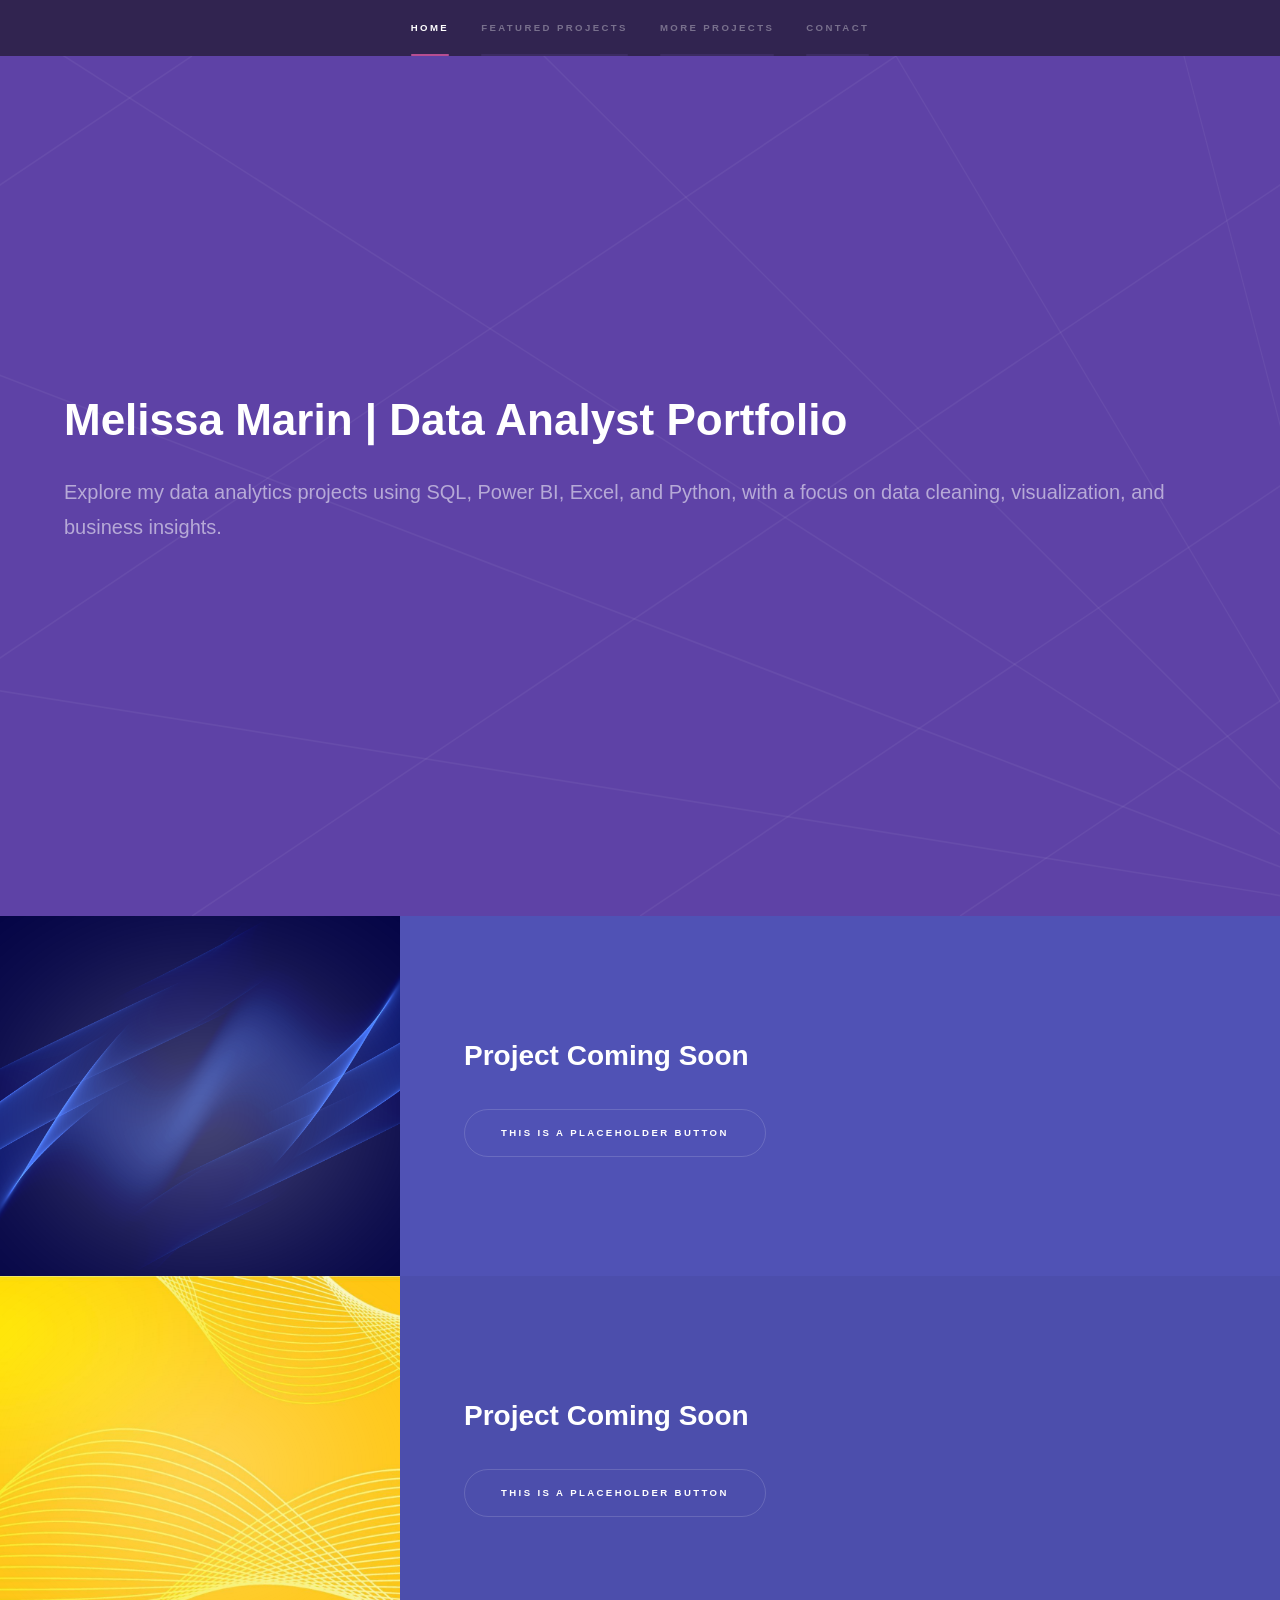
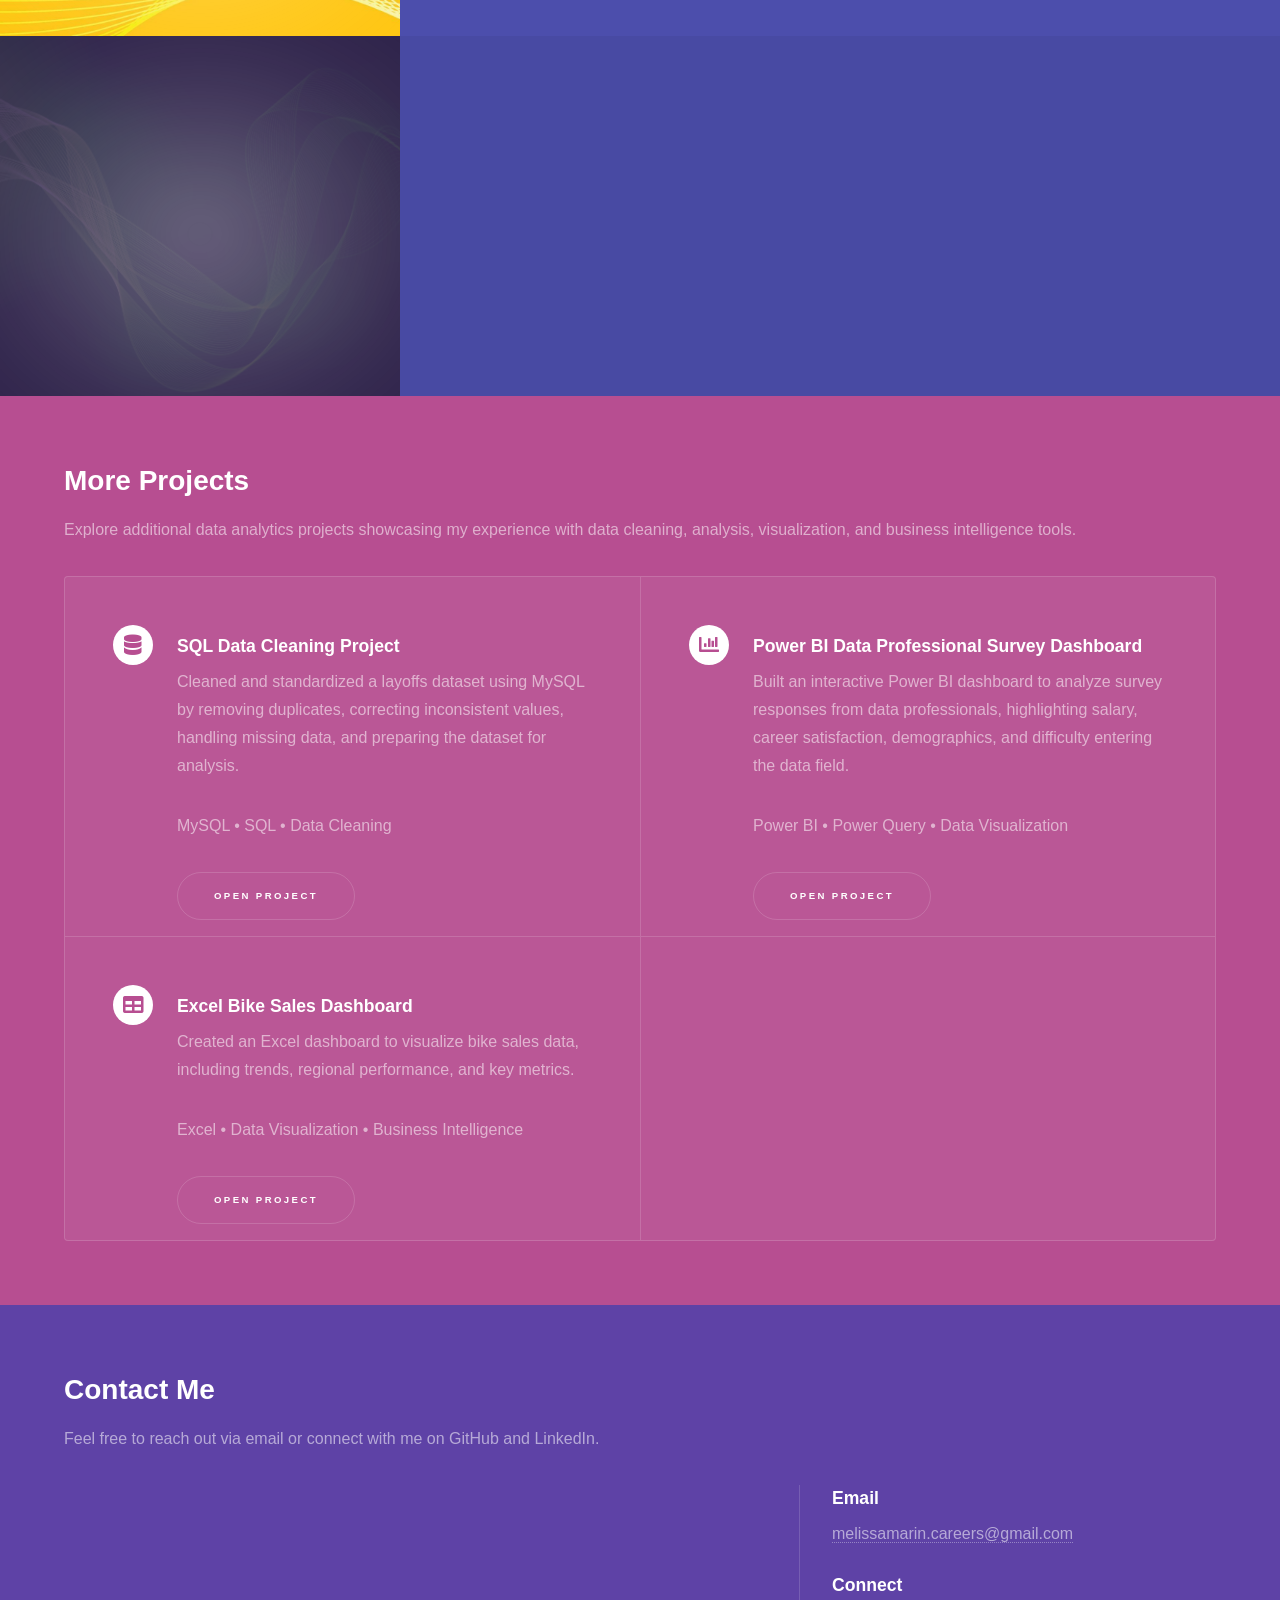
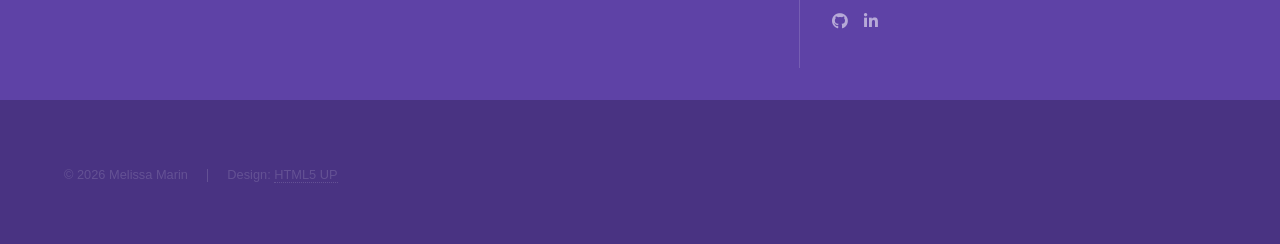
==== commit 35cab84b: "Updated index.html" ====
--- a/index.html
+++ b/index.html
@@ -49,16 +49,15 @@
 							</span>
 							<div class="content">
 								<div class="inner">
-									<h2>SQL Data Cleaning Project</h2>
-									<p>Cleaned and standardized a layoffs dataset using MySQL by removing duplicates, correcting inconsistent values, handling missing data, and preparing the dataset for analysis.</p>
-									<p>MySQL • SQL • Data Cleaning</p>
+									<h2>Project Coming Soon</h2>
+									<p></p>
 									<ul class="actions">
 										<li>
-											<a href="https://github.com/melimarinl24/SQL-Data-Cleaning-Project"
+											<a href="MY LINK"
 											class="button"
 											target="_blank"
 											rel="noopener noreferrer">
-											View Project
+											This is a placeholder button
 											</a>		
 									</ul>
 								</div>
@@ -71,16 +70,15 @@
 							</span>
 							<div class="content">
 								<div class="inner">
-									<h2>Power BI Data Professional Survey Dashboard</h2>
-									<p>Built an interactive Power BI dashboard to analyze survey responses from data professionals, highlighting salary, career satisfaction, demographics, and difficulty entering the data field.</p>
-									<p>Power BI • Power Query • Data Visualization</p>
+									<h2>Project Coming Soon</h2>
+									<p></p>
 									<ul class="actions">
 										<li>
-											<a href="https://github.com/melimarinl24/Power-BI-Professional-Survey-Project"
+											<a href="MY LINK"
 											class="button"
 											target="_blank"
 											rel="noopener noreferrer">
-											View Project
+											This is a placeholder button
 											</a>		
 									</ul>
 								</div>
@@ -92,16 +90,15 @@
 							</span>
 							<div class="content">
 								<div class="inner">
-									<h2>Excel Bike Sales Dashboard</h2>
-									<p>Cleaned and analyzed bike sales data in Excel, created PivotTables to explore customer purchasing patterns, and built an interactive dashboard to examine trends across age, income, commute distance, region, marital status, and occupation.</p>
-									<p>Excel • Data Cleaning • PivotTables • PivotCharts • Dashboard</p>
+									<h2>Project Coming Soon</h2>
+									<p></p>
 									<ul class="actions">
 										<li>
-											<a href="https://github.com/melimarinl24/Excel-Bike-Sales-Dashboard"
+											<a href="MY LINK"
 											class="button"
 											target="_blank"
 											rel="noopener noreferrer">
-											View Project
+											This is a placeholder button
 											</a>		
 									</ul>
 								</div>
@@ -116,40 +113,49 @@
 							<p>Explore additional data analytics projects showcasing my experience with data cleaning, analysis, visualization, and business intelligence tools.</p>
 							<div class="features">
 								<section>
+									<span class="icon solid major fa-database"></span>
+									<h3>SQL Data Cleaning Project</h3>
+									<p>Cleaned and standardized a layoffs dataset using MySQL by removing duplicates, correcting inconsistent values, handling missing data, and preparing the dataset for analysis.</p>
+									<p>MySQL • SQL • Data Cleaning</p>
+									<a href="https://github.com/melimarinl24/SQL-Data-Cleaning-Project"	
+										class="button"
+										target="_blank"
+										rel="noopener noreferrer">
+									Open Project
+									</a>
+								</section>
+								<section>
+									<span class="icon solid major fa-chart-bar"></span>
+									<h3>Power BI Data Professional Survey Dashboard</h3>
+									<p>Built an interactive Power BI dashboard to analyze survey responses from data professionals, highlighting salary, career satisfaction, demographics, and difficulty entering the data field.</p>
+									<p>Power BI • Power Query • Data Visualization</p>
+									<a href="https://github.com/melimarinl24/Power-BI-Professional-Survey-Project"
+										class="button"
+										target="_blank"
+										rel="noopener noreferrer">
+									Open Project
+									</a>
+								</section>
+								<section>
+									<span class="icon solid major fa-table"></span>
+									<h3>Excel Bike Sales Dashboard</h3>
+									<p>Created an Excel dashboard to visualize bike sales data, including trends, regional performance, and key metrics.</p>
+									<p>Excel • Data Visualization • Business Intelligence</p>
+									<a href="https://github.com/melimarinl24/Excel-Bike-Sales-Dashboard"
+										class="button"
+										target="_blank"
+										rel="noopener noreferrer">
+									Open Project
+									</a>
+								</section>
+								<section>
+								</section>
+
+								<!-- ****************************************
+								Add additional project here
+
+								<section>
 									<span class="icon solid major fa-code"></span>
-									<h3>Python Project Coming Soon</h3>
-									<p>New data analytics project currently in development.</p>
-									<a href="YOUR-SQL-GITHUB-LINK"
-										class="button"
-										target="_blank"
-										rel="noopener noreferrer">
-									Open Project
-									</a>
-								</section>
-								<section>
-									<span class="icon solid major fa-database"></span>
-									<h3>SQL Pproject Coming Soon</h3>
-									<p>New data analytics project currently in development.</p>
-									<a href="YOUR-SQL-GITHUB-LINK"
-										class="button"
-										target="_blank"
-										rel="noopener noreferrer">
-									Open Project
-									</a>
-								</section>
-								<section>
-									<span class="icon solid major fa-table"></span>
-									<h3>Excel Project Coming Soon</h3>
-									<p>New data analytics project currently in development.</p>
-									<a href="YOUR-SQL-GITHUB-LINK"
-										class="button"
-										target="_blank"
-										rel="noopener noreferrer">
-									Open Project
-									</a>
-								</section>
-								<section>
-									<span class="icon solid major fa-chart-bar"></span>
 									<h3>Visualization Project Coming Soon</h3>
 									<p>New data analytics project currently in development.</p>
 									<a href="YOUR-SQL-GITHUB-LINK"
@@ -159,10 +165,15 @@
 									Open Project
 									</a>
 								</section>
-							</div>
+								-->
+
+							</div>
+	
+						<!-- UNCOMMENT ONCE THERE ARE MORE PROJECTS
 							<ul class="actions">
 								<li><a href="projects.html" class="button">VIEW ALL PROJECTS</a></li>
 							</ul>
+					    -->
 						</div>
 					</section>
 
@@ -175,28 +186,7 @@
 							<div class="split style1">
 								
 								<section>
-								<!--
-									<form method="post" action="#">
-										<div class="fields">
-											<div class="field half">
-												<label for="name">Name</label>
-												<input type="text" name="name" id="name" />
-											</div>
-											<div class="field half">
-												<label for="email">Email</label>
-												<input type="text" name="email" id="email" />
-											</div>
-											<div class="field">
-												<label for="message">Message</label>
-												<textarea name="message" id="message" rows="5"></textarea>
-											</div>
-										</div>
-										<ul class="actions">
-											<li><a href="" class="button submit">Send Message</a></li>
-										</ul>
-									
-									</form>
-								-->
+
 								</section>
 								<section>
 									<ul class="contact">
@@ -260,4 +250,4 @@
 			<script src="assets/js/main.js"></script>
 
 	</body>
-</html>+</html>
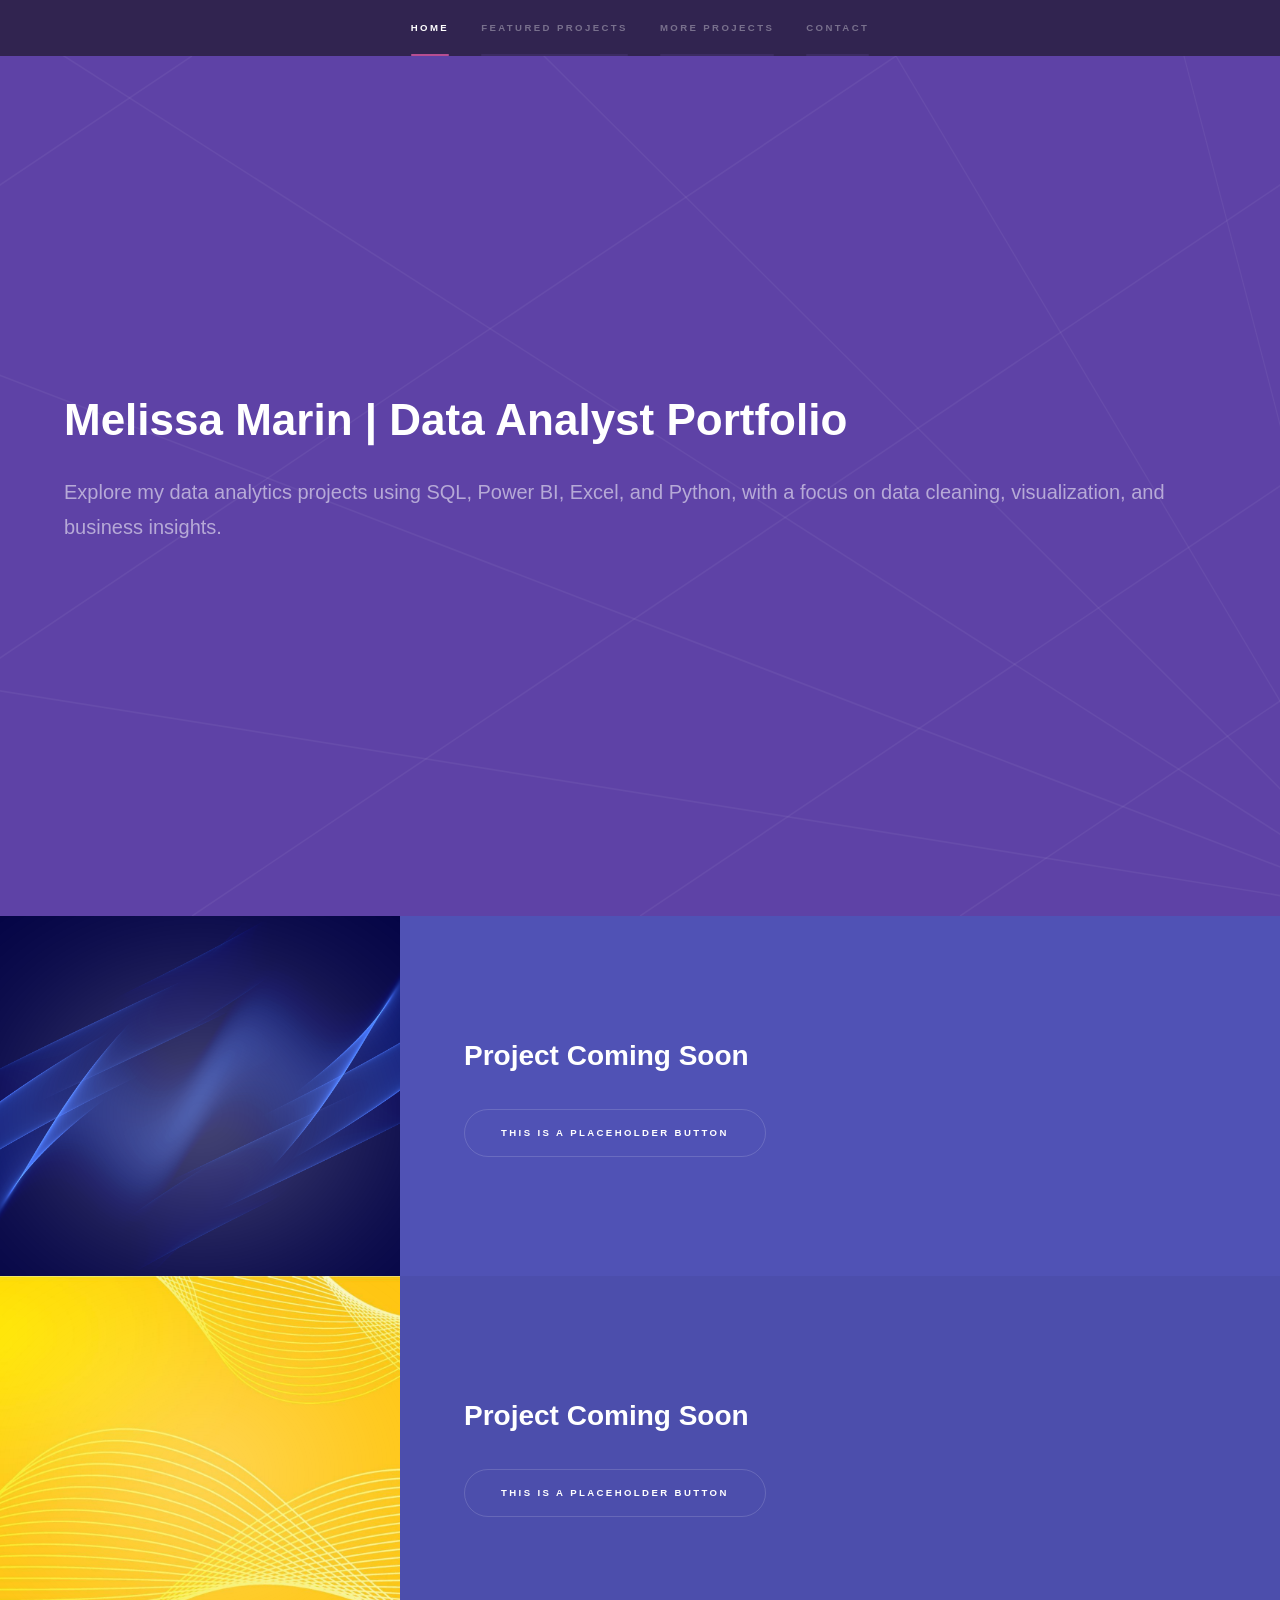
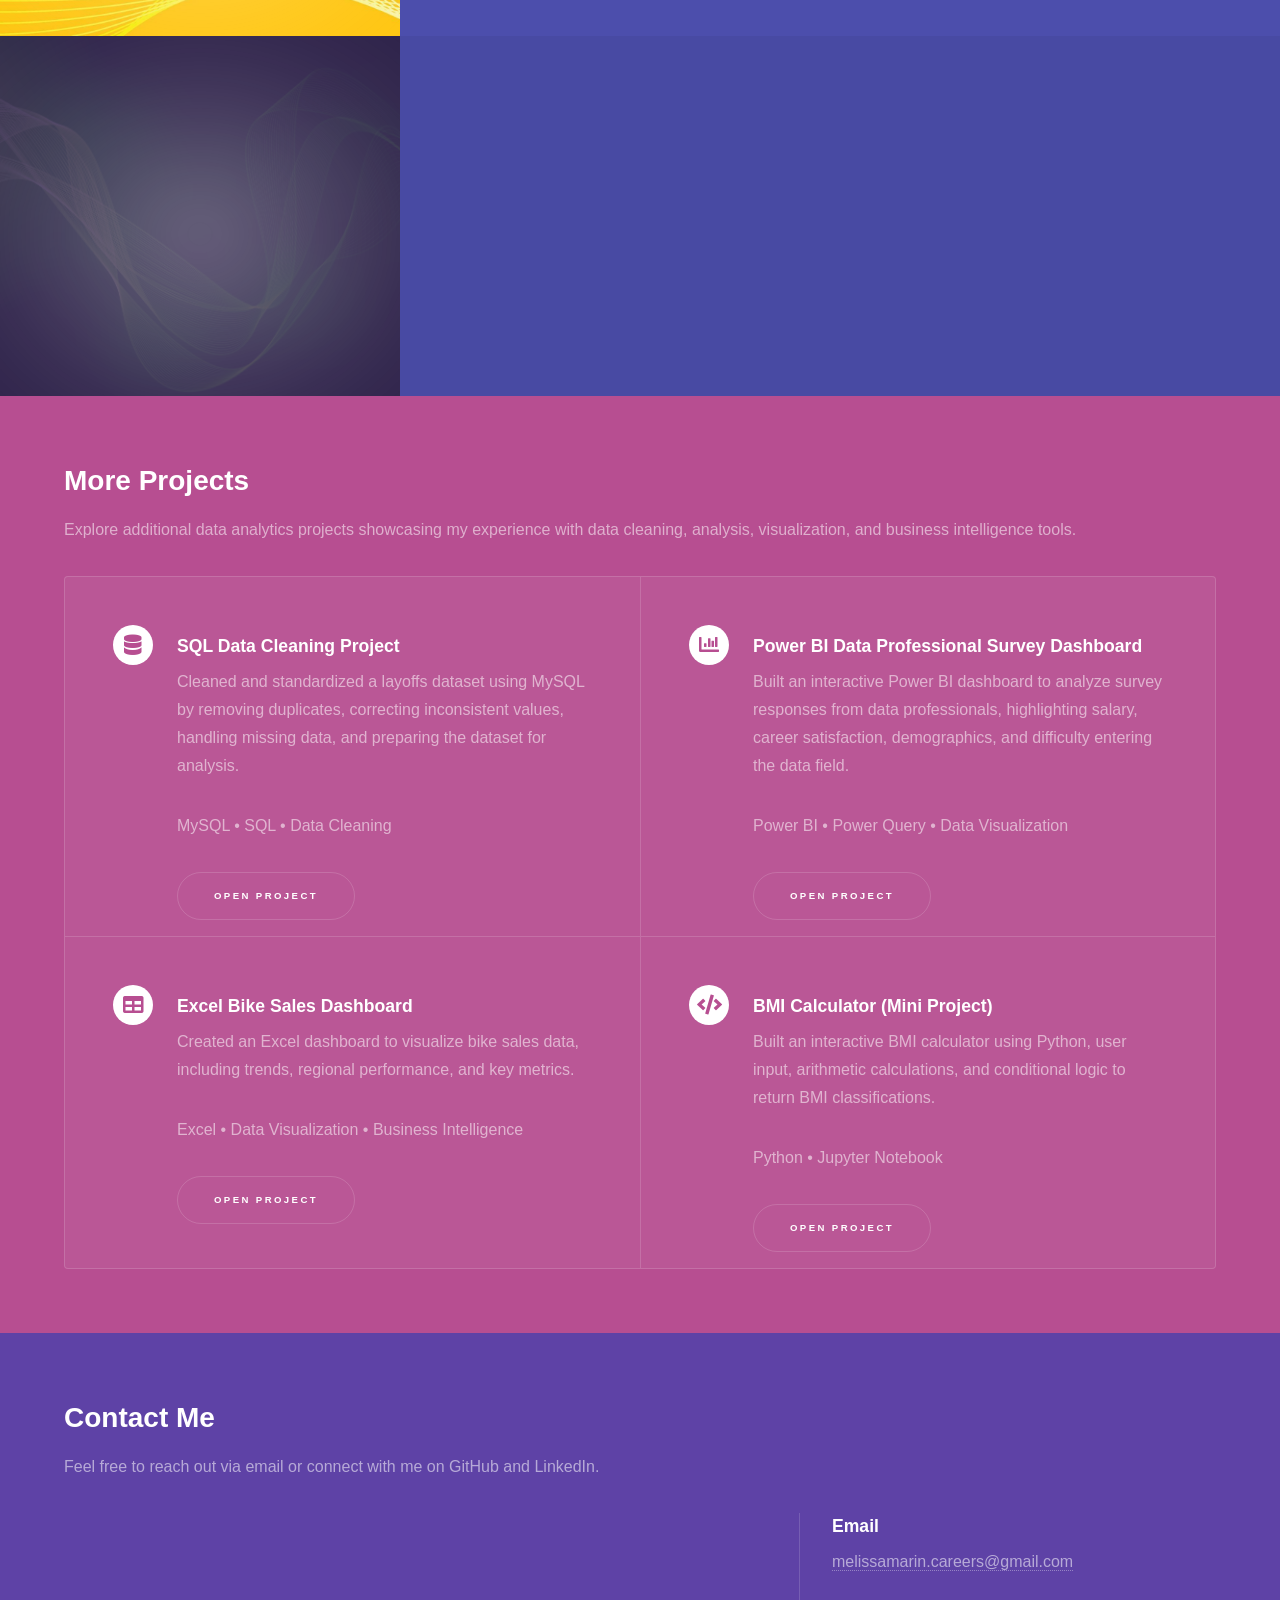
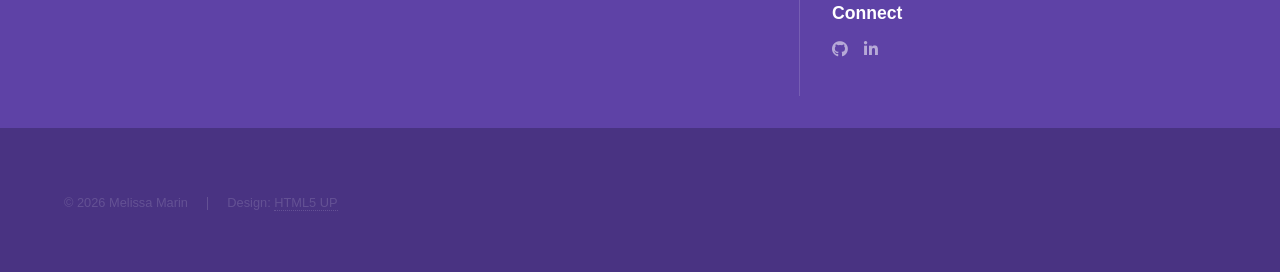
==== commit a940e7d3: "Restore index.html content and formatting" ====
--- a/index.html
+++ b/index.html
@@ -147,25 +147,20 @@
 										rel="noopener noreferrer">
 									Open Project
 									</a>
-								</section>
-								<section>
-								</section>
-
-								<!-- ****************************************
-								Add additional project here
-
+								</section>						
 								<section>
 									<span class="icon solid major fa-code"></span>
-									<h3>Visualization Project Coming Soon</h3>
-									<p>New data analytics project currently in development.</p>
-									<a href="YOUR-SQL-GITHUB-LINK"
-										class="button"
-										target="_blank"
-										rel="noopener noreferrer">
-									Open Project
-									</a>
-								</section>
-								-->
+									<h3>BMI Calculator (Mini Project)</h3>
+									<p>Built an interactive BMI calculator using Python, user input, arithmetic calculations, and conditional logic to return BMI classifications.</p>
+									<p>Python • Jupyter Notebook</p>
+									<a href="https://github.com/melimarinl24/BMI-Calculator-Mini-Project"
+										class="button"
+										target="_blank"
+										rel="noopener noreferrer">
+									Open Project
+									</a>
+								</section>
+								
 
 							</div>
 	
